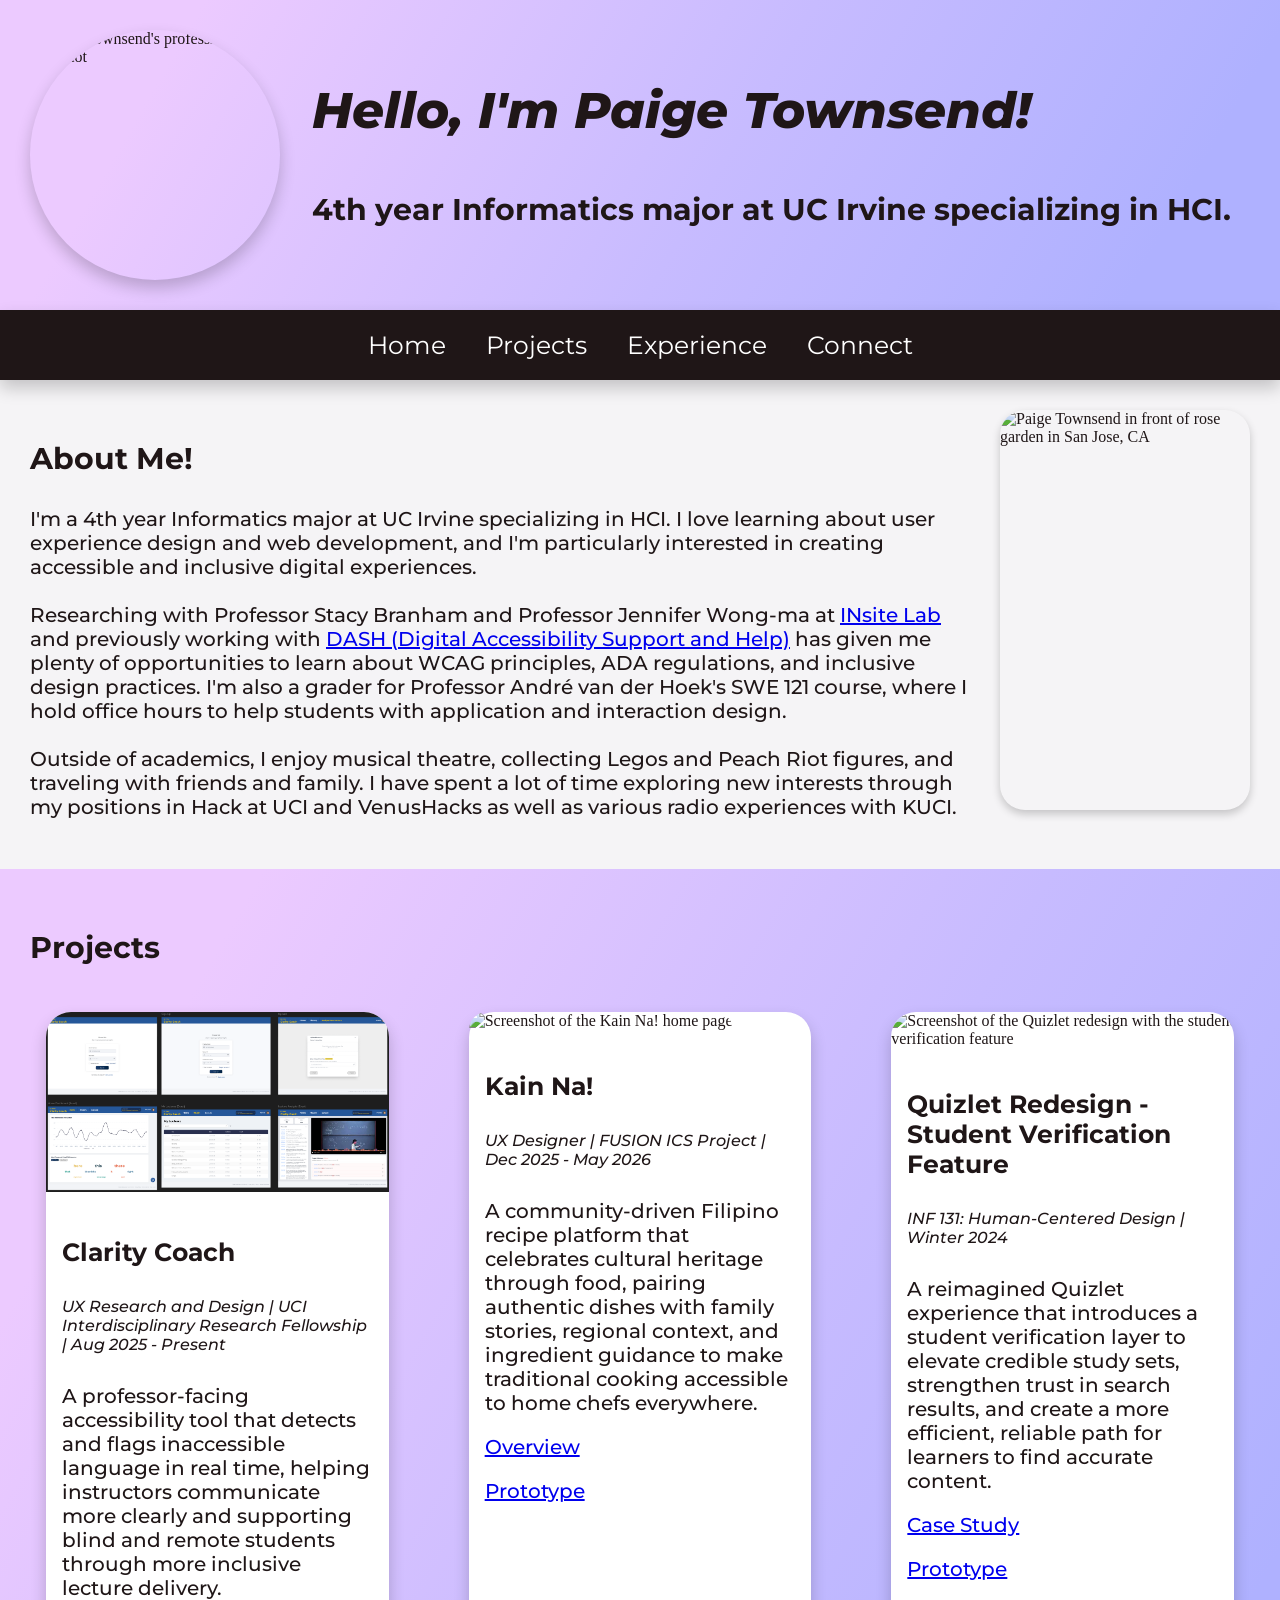
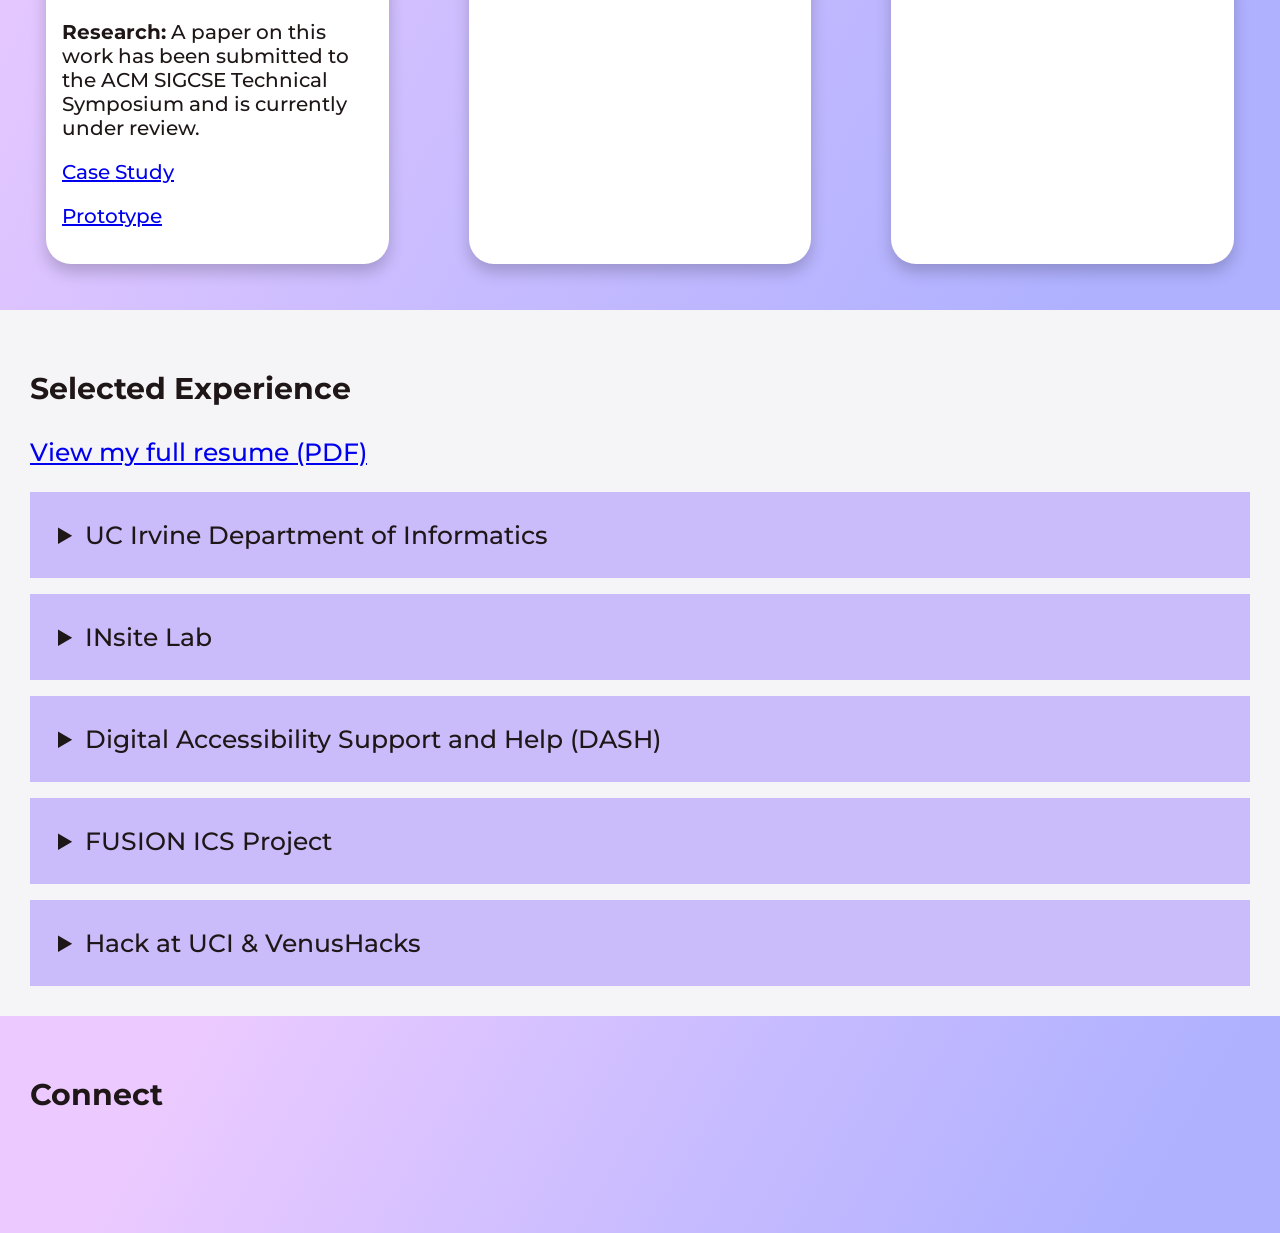
==== index.html @ e4da7f4f "removed break" ====
<!doctype html>
<html lang="en">

  <!--
  WRITTEN BY: Paige Townsend
  EMAIL: pmtownse@uci.edu
  -->

  <head>
    <meta charset="utf-8">
    <meta name="viewport" content="width=device-width, initial-scale=1">
    <meta name="author" content="Paige Townsend">
    <meta name="description" content="Paige Townsend's Portfolio: UX research and design, accessibility, and HCI at UC Irvine.">

    <!-- Open Graph tags for link previews (LinkedIn, Slack, etc.) -->
    <meta property="og:type" content="website">
    <meta property="og:title" content="Paige Townsend">
    <meta property="og:description" content="UX research and design, accessibility, and HCI at UC Irvine.">
    <meta property="og:url" content="https://paige-townsend.com">
    <meta property="og:image" content="https://paige-townsend.com/assets/headshot.jpg">

    <!-- Favicon: add a file at this path, then uncomment -->
    <!-- <link rel="icon" href="assets/favicon.png"> -->

    <link rel="stylesheet" href="main.css">
    <link rel="preconnect" href="https://fonts.googleapis.com">
    <link rel="preconnect" href="https://fonts.gstatic.com" crossorigin>
    <link href="https://fonts.googleapis.com/css2?family=Montserrat:wght@400;600;700;800&display=swap" rel="stylesheet">
    <title>Paige Townsend</title>

    <script src="https://kit.fontawesome.com/1f5b5975f9.js" crossorigin="anonymous"></script>

    <!-- Google tag (gtag.js) -->
    <script async src="https://www.googletagmanager.com/gtag/js?id=G-5ENTYJ0DEJ"></script>
    <script>
      window.dataLayer = window.dataLayer || [];
      function gtag(){dataLayer.push(arguments);}
      gtag('js', new Date());

      gtag('config', 'G-5ENTYJ0DEJ');
    </script>
  </head>

  <body>

    <!-- Skip link for keyboard and screen reader users -->
    <a href="#main" class="skip-link">Skip to main content</a>

    <!-- HEADER SECTION: Introduction with headshot and name -->
    <header class="content background" id="home">

      <!-- Professional headshot image with circular styling -->
      <img src="assets/headshot.jpg" alt="Paige Townsend's professional headshot" class="image image--circle">
      <div class="content-text">

        <!-- Introductory text content -->
        <h1 class="intro">Hello, I'm Paige Townsend!</h1>
        <p class="sub-intro">4th year Informatics major at UC Irvine specializing in HCI.</p>
      </div>
    </header>

    <!-- NAVIGATION BAR: Main site navigation with anchor links to different sections -->
    <nav aria-label="Main">
      <ul class="navbar">
        <li><a href="#home">Home</a></li>
        <li><a href="#projects">Projects</a></li>
        <li><a href="#experience">Experience</a></li>
        <li><a href="#connect">Connect</a></li>
      </ul>
    </nav>

    <main id="main">

    <!-- ABOUT ME SECTION: Personal background and interests -->
    <div class="content" id="about-me">
      <div class="content-text">
        <h2>About Me!</h2>

        <!-- Bio paragraph with academic focus -->
        <p>I'm a 4th year Informatics major at UC Irvine specializing in HCI.
        I love learning about user experience design and web development, and I'm particularly interested in creating accessible and inclusive digital experiences.<br>
        <br>Researching with Professor Stacy Branham and Professor Jennifer Wong-ma at <a href="https://www.insite.uci.edu/">INsite Lab</a>
        and previously working with <a href="https://www.dash.uci.edu/">DASH (Digital Accessibility Support and Help)</a>
        has given me plenty of opportunities to learn about WCAG principles, ADA regulations, and inclusive design practices. I'm also a grader for Professor Andr&eacute; van der Hoek's SWE 121 course, where I hold office hours to help students with application and interaction design.<br>
        <br>Outside of academics, I enjoy musical theatre, collecting Legos and Peach Riot figures, and traveling with friends and family. I have spent a lot of time
        exploring new interests through my positions in Hack at UCI and VenusHacks as well as various radio experiences with KUCI.</p>
        </div>

        <!-- Personal photo with rounded corners -->
        <img src="assets/me-in-sj.jpg" alt="Paige Townsend in front of rose garden in San Jose, CA" class="image image--rounded">
    </div>

    <!-- PROJECTS SECTION: Showcase of academic and hackathon projects -->
    <div class="content background" id="projects">
      <div class="content-header">
        <h2>Projects</h2>
        <div class="container">
          <div class="card-list">

          <!-- Card layout pattern adapted from W3Schools
          https://www.w3schools.com/howto/howto_css_cards.asp -->

            <!-- Clarity Coach -->
              <div class="card">
                <img src="assets/clarityCoach.png" alt="Screenshot of the Clarity Coach dashboard" class="card-image">
                <div class="container">
                  <p class="projects-title">Clarity Coach</p>
                  <p class="projects-position">UX Research and Design | UCI Interdisciplinary Research Fellowship | Aug 2025 - Present</p>
                  <p>A professor-facing accessibility tool that detects and flags inaccessible language in real time, helping instructors communicate more clearly and supporting blind and remote students through more inclusive lecture delivery.</p>
                  <p><strong>Research:</strong> A paper on this work has been submitted to the ACM SIGCSE Technical Symposium and is currently under review.</p>
                  <p><a href="https://www.figma.com/board/oqiO2zHHp0JpwL2ldKrJ5r/Deixis-Coach?node-id=0-1&amp;t=U59V9UWFrGVqXrkD-1" target="_blank" rel="noopener noreferrer" aria-label="Clarity Coach case study (opens in new tab)">Case Study</a></p>
                  <p><a href="https://www.figma.com/proto/F1HiDMlABXjYkNx8UR2jrg/Clarity-Coach?page-id=629%3A953&amp;node-id=669-2296&amp;viewport=55%2C402%2C0.33&amp;t=U3np640oD6qfCajJ-1&amp;scaling=min-zoom&amp;content-scaling=fixed" target="_blank" rel="noopener noreferrer" aria-label="Clarity Coach prototype (opens in new tab)">Prototype</a></p>
                </div>
              </div>

            <!-- Kain Na! -->
              <div class="card">
                <img src="assets/Kain_Na.png" alt="Screenshot of the Kain Na! home page" class="card-image">
                <div class="container">
                  <p class="projects-title">Kain Na!</p>
                  <p class="projects-position">UX Designer | FUSION ICS Project | Dec 2025 - May 2026</p>
                  <p>A community-driven Filipino recipe platform that celebrates cultural heritage through food, pairing authentic dishes with family stories, regional context, and ingredient guidance to make traditional cooking accessible to home chefs everywhere.</p>
                  <p><a href="https://www.figma.com/deck/w6DaH4wt4YkGxe5bf6QJYV/Kain-Na--Presentation?node-id=6-32&amp;viewport=-1799%2C-45%2C0.4&amp;t=5xOuUNlxIeRMLDrU-1&amp;scaling=min-zoom&amp;content-scaling=fixed&amp;page-id=0%3A1" target="_blank" rel="noopener noreferrer" aria-label="Kain Na! overview (opens in new tab)">Overview</a></p>
                  <p><a href="https://www.figma.com/proto/R93Pp2tPRmpJus8pnzFDrz/Kain-Na--Design-Files?node-id=709-1474&amp;viewport=231%2C592%2C0.02&amp;t=SmYgoCjK8ETeaWzK-1&amp;scaling=scale-down&amp;content-scaling=fixed&amp;starting-point-node-id=701%3A828&amp;page-id=6%3A21" target="_blank" rel="noopener noreferrer" aria-label="Kain Na! prototype (opens in new tab)">Prototype</a></p>
                </div>
              </div>

            <!-- Quizlet Redesign -->
              <div class="card">
                <img src="assets/quizlet-redesign.png" alt="Screenshot of the Quizlet redesign with the student verification feature" class="card-image">
                <div class="container">
                  <p class="projects-title">Quizlet Redesign - Student Verification Feature</p>
                  <p class="projects-position">INF 131: Human-Centered Design | Winter 2024</p>
                  <p>A reimagined Quizlet experience that introduces a student verification layer to elevate credible study sets, strengthen trust in search results, and create a more efficient, reliable path for learners to find accurate content.</p>
                  <p><a href="https://www.figma.com/deck/m8fT7vc6JiwUXCm7RD6CeD/Quizlet-Case-Study?node-id=0-20&amp;viewport=-79%2C-45%2C0.4&amp;t=eyAaJO1FFXydu7m2-1&amp;scaling=min-zoom&amp;content-scaling=fixed&amp;page-id=0%3A1" target="_blank" rel="noopener noreferrer" aria-label="Quizlet Redesign - Student Verification Feature case study (opens in new tab)">Case Study</a></p>
                  <p><a href="https://www.figma.com/proto/7g7rc0kI0gEINCjQ0iuztb/Quizlet-Interface-Design?node-id=46-266&amp;viewport=25%2C302%2C0.11&amp;t=IuMQKnRGBcJn4o1F-1&amp;scaling=min-zoom&amp;content-scaling=fixed&amp;starting-point-node-id=46%3A266&amp;page-id=1%3A3" target="_blank" rel="noopener noreferrer" aria-label="Quizlet Redesign - Student Verification Feature prototype (opens in new tab)">Prototype</a></p>
                </div>
              </div>

          </div>
        </div>
      </div>
    </div>

    <!-- EXPERIENCE SECTION: Selected experience (full history is in the resume) -->
    <div class="content" id="experience">
      <div class="content-header">
        <h2>Selected Experience</h2>

        <!-- Resume download link -->
        <p class="resume-link"><a href="assets/Paige Townsend - Resume.pdf">View my full resume (PDF)</a></p>
        <div class="experience">

          <!-- Experience 1 -->
          <div class="experience-row">
            <details class="details experience-text">
              <summary class="summary">
                UC Irvine Department of Informatics
              </summary>
              <div class="experience-open">
                <p class="experience-position">SWE 121 Grader | Sept 2026 - Present</p>
                <div class="experience-description">
                  <ul>
                    <li>Grade multi-week application design deliverables for 77 students, applying structured rubrics across homework, design studio projects, and exams</li>
                    <li>Collaborate weekly with the course TA and fellow readers to align grading rubrics and resolve scoring inconsistencies across design studio submissions</li>
                    <li>Hold office hours to support students on application and interaction design concepts, including structured decision-making frameworks (e.g., GACIOD matrices) and interactive system requirements</li>
                  </ul>
                </div>
                <img src="assets/ICS logo.jpg" alt="" class="image image--circle">
              </div>
            </details>
          </div>

          <!-- Experience 2 -->
          <div class="experience-row">
            <details class="details experience-text">
              <summary class="summary">
                INsite Lab
              </summary>
              <div class="experience-open">
                <p class="experience-position">UX Research and Design Intern | Interdisciplinary Research Fellow | Aug 2025 - Present</p>
                <div class="experience-description">
                  <ul>
                    <li>Design an interactive dashboard to reduce inaccessible language in lectures for blind and remote learners</li>
                    <li>Collaborate with a PhD student to translate ML-flagged deictic phrases into accessible visual feedback</li>
                    <li>Lead user research with professors to identify accessibility needs and create Figma wireframes and mockups</li>
                  </ul>
                </div>
                <img src="assets/insite_logo.png" alt="" class="image image--circle">
              </div>
            </details>
          </div>

          <!-- Experience 3 -->
          <div class="experience-row">
            <details class="details experience-text">
              <summary class="summary">
                Digital Accessibility Support and Help (DASH)
              </summary>
              <div class="experience-open">
                <p class="experience-position">Digital Accessibility Consultant &rarr; Supervisor &rarr; Project Manager | Sept 2025 - Sept 2026</p>
                <div class="experience-description">
                  <ul>
                    <li>Led and mentored a team of 10+ consultants, setting the standard for WCAG-aligned remediation across 42 courses and 44 faculty members</li>
                    <li>Coordinated 156 consultation sessions supporting 133 faculty members, scoping requests and prioritizing workload across the team</li>
                    <li>Supported faculty trainings on YuJa Panorama and accessibility workflows (assisting with Q&amp;A and hands-on practice) to improve adoption of inclusive teaching practices</li>
                  </ul>
                </div>
                <img src="assets/DASH-Logo.jpg" alt="" class="image image--circle">
              </div>
            </details>
          </div>

          <!-- Experience 4 -->
          <div class="experience-row">
            <details class="details experience-text">
              <summary class="summary">
                FUSION ICS Project
              </summary>
              <div class="experience-open">
                <p class="experience-position">UX Designer | Jan 2026 - May 2026</p>
                <div class="experience-description">
                  <ul>
                    <li>Conceptualized and pitched a website concept to a cross-functional team</li>
                    <li>Collaborated with 4 designers on user research and UI design to connect Filipino Americans to their heritage</li>
                    <li>Conducted user interviews to inform the design of a culturally focused cooking platform centered on family recipes</li>
                  </ul>
                </div>
                <img src="assets/fusionicsproject_logo.jpg" alt="" class="image image--circle">
              </div>
            </details>
          </div>

          <!-- Experience 5: Hack at UCI + VenusHacks combined -->
          <div class="experience-row">
            <details class="details experience-text">
              <summary class="summary">
                Hack at UCI &amp; VenusHacks
              </summary>
              <div class="experience-open">
                <p class="experience-position"><strong>Hack@UCI</strong> Corporate Co-Director | Nov 2023 - Present</p>
                <div class="experience-description">
                  <ul>
                    <li>Manage relations and communication with 80+ sponsors to fundraise $12,000+ for events with 400+ participants</li>
                    <li>Mentor 8+ new organizers and standardize sponsorship processes through documentation and outreach pipelines</li>
                  </ul>
                </div>
                <p class="experience-position"><strong>VenusHacks</strong> Co-President | July 2024 - July 2025</p>
                <div class="experience-description">
                  <ul>
                    <li>Directed an organizing team of 40+ students for UCI&rsquo;s only women-centric hackathon with 200+ participants annually</li>
                    <li>Oversaw a budget of $10,000+, including corporate fundraising, university allocations, and grant management</li>
                  </ul>
                </div>
                <div class="experience-logos">
                  <img src="assets/hack-at-uci-logo_black.png" alt="" class="image image--circle">
                  <img src="assets/logo_with_background.png" alt="" class="image image--circle">
                </div>
              </div>
            </details>
          </div>
        </div>
      </div>
    </div>

    </main>

    <!-- FOOTER: Contact information and social media links -->
    <footer class="content background" id="connect">
      <div class="content-header">
        <h2>Connect</h2>
        <div class="card-list-contact">
          <!-- EMAIL CONTACT CARD -->
          <div class="card-socials">
            <div class="container-socials">
              <a href="mailto:paigetownsend05@gmail.com" aria-label="Email Paige Townsend">
                <span class="fa-solid fa-envelope fa-2x social-icon" aria-hidden="true"></span>
              </a>
            </div>
          </div>
          <!-- LINKEDIN CONTACT CARD -->
          <div class="card-socials">
            <div class="container-socials">
              <a href="https://www.linkedin.com/in/ptownse/" aria-label="Paige Townsend LinkedIn profile">
                <span class="fa-brands fa-square-linkedin fa-2x social-icon" aria-hidden="true"></span>
              </a>
            </div>
          </div>
          <!-- SPOTIFY PLAYLIST CARD -->
          <div class="card-socials">
            <div class="container-socials">
              <iframe
                src="https://open.spotify.com/embed/playlist/17zr4IfxJlPg3DfzjhmuWJ?utm_source=generator&amp;theme=0"
                title="Paige's Spotify playlist"
                class="spotify-embed"
                allow="autoplay; clipboard-write; encrypted-media; fullscreen; picture-in-picture"
                loading="lazy">
              </iframe>
            </div>
          </div>
        </div>
      </div>
    </footer>
  </body>
</html>
---- main.css ----
/* ===== Primary Styles ===== */
.montserrat {
  font-family: "Montserrat", sans-serif;
  font-weight: 600;
}

body {
  margin: 0;
  padding: 0;
  background-color: #f5f4f6;
  color: #1f1617;
}

p {
  font-family: "Montserrat", sans-serif;
  font-weight: 500;
  font-size: 20px;
}

/* Shared style for intro text and h1 */
.intro, h1 {
  font-family: "Montserrat", sans-serif;
  font-weight: 800;
  font-size: 50px;
  font-style: italic;
  margin-top: 50px;
  margin-bottom: 50px;
}

/* Shared style for sub intro text and h2 */
.sub-intro, h2 {
  font-family: "Montserrat", sans-serif;
  font-weight: 700;
  font-size: 30px;
  margin-top: 30px;
  margin-bottom: 30px;
}

/* Project section subtitle */
.projects-title {
  font-family: "Montserrat", sans-serif;
  font-size: 25px;
  font-weight: 700;
}

/* Project position paragraph style */
.projects-position {
  font-family: "Montserrat", sans-serif;
  font-size: 16px;
  margin-top: 30px;
  margin-bottom: 30px;
  font-style: italic;
}

/* ===== Accessibility helpers ===== */
/* Skip link: hidden until it receives keyboard focus */
.skip-link {
  position: absolute;
  left: 0.5rem;
  top: -4rem;
  padding: 0.75rem 1rem;
  background: #1f1617;
  color: #ffffff;
  border-radius: 8px;
  z-index: 1000;
}

.skip-link:focus {
  top: 0.5rem;
}

/* Clear keyboard focus indicator */
a:focus-visible,
summary:focus-visible {
  outline: 3px solid rgb(112, 18, 199);
  outline-offset: 3px;
}

/* Smooth scrolling, off for users who prefer reduced motion */
@media (prefers-reduced-motion: no-preference) {
  html {
    scroll-behavior: smooth;
  }
}

/* ===== Image Styles ===== */
.image {
  width: 250px;
  height: 250px;
  object-fit: cover; /* Fill container */
  object-position: center;
  box-shadow : 0 8px 16px 0 rgba(0, 0, 0, 0.2);
}

/* Fully circular image for headshot and logos */
.image--circle {
  border-radius: 70%;
}

/* Rounded rectangle image for project screenshots */
.image--rounded {
  max-width: 350px;
  height: 400px;
  border-radius: 25px;
  box-shadow : 0 4px 8px 0 rgba(0, 0, 0, 0.2);
}

/* Project card screenshot (replaces inline style) */
.card-image {
  width: 100%;
  border-radius: 25px 25px 0 0;
}

/* Set up for the basic layout with margins and padding for throughout the page */
.content {
    display: grid;
    grid-template-columns: auto 1fr;
    align-items: start;
    gap: 32px;
    padding: 30px;
}

/* Same layout for the page with the gradient background to differentiate the sections */
.background{
  background-image: linear-gradient(120deg, #eccaff 14%, #c7bbff 56%, #afb1ff 89%);
}

/* ===== Navigation Bar ===== */
/* The sticky behavior lives on the <nav> wrapper, because a sticky element
   only stays stuck while inside its parent */
nav[aria-label="Main"] {
  position: sticky; /* Sticks to top on scroll */
  top: 0;
  z-index: 100;
}

ul.navbar {
    justify-content: center;
    display: flex;
    list-style-type: none;
    margin: 0;
    padding: 0;
    background-color: #1f1617;
    font-family: "Montserrat", sans-serif;
    font-weight: 400;
    font-size: 25px;
    box-shadow : 0 8px 16px 0 rgba(0, 0, 0, 0.2);
    max-width: 100%;
}

ul.navbar li a {
    display: block;
    color: white;
    gap: 40px;
    padding: 20px;
    text-decoration: none;
}

ul.navbar li a:hover {
    background-color: #f5f4f6;
    color: black;
    font-style: italic;
    box-shadow : 0 16px 20px 0 rgba(0, 0, 0, 0.5);
}

/* White focus ring so it shows up on the dark nav bar */
ul.navbar li a:focus-visible {
    outline: 3px solid #ffffff;
    outline-offset: -6px;
}

/* Single-column sections */
#connect, #projects, #experience {
  grid-template-columns: 1fr;
}

/* Prevents horizontal scroll issues */
#experience {
  overflow-x: hidden;
}

/* ===== Card Layouts ===== */
.card-list {
  display: grid;
  grid-template-columns: repeat(3, 1fr); /* 3-column card grid */
  justify-content: center;
  margin: 0 auto;
  width: fit-content;
  gap: 80px;
}

/* Project cards are wrapped in links (replaces inline style) */
.card-link {
  text-decoration: none;
  color: inherit;
}

/* Contact Card List*/
.card-list-contact {
  display: grid;
  grid-template-columns: 1fr 1fr 3fr; /* Longer 3rd column for spotify embed widget */
  gap: 40px;
  margin-top: 8px;
}

/* Card styling (adapted from W3Schools) */
.card {
  background-color: white;
  box-shadow : 0 8px 16px 0 rgba(0, 0, 0, 0.2);
  transition : 0.3s;
  border-radius: 25px;
}

.card-socials {
  display: flex;
  align-items: center;
  justify-content: center;
  width: 100%;
  height: 60px;
  border-radius: 25px;
}

.card:hover {
  box-shadow: 0 16px 20px 0 rgba(0, 0, 0, 0.5);
}

.container {
  padding : 16px;
}

.container-socials {
  display: flex;
  align-items: center;
  justify-content: center;
  width: 80%;
  height: 60px;
  margin-top: 12px;
}

.social-icon {
  color: #1f1617;
}

.spotify-embed {
  width: 100%;
  height: 100%;
  border: 0;
  border-radius: 25px;
}

/* Resume link (replaces inline style) */
.resume-link {
  color: rgb(112, 18, 199);
  font-size: 25px;
}

/* ===== Collapsible Sections (adapted from Jordan Finners) ===== */
/* Only the summary bar is unselectable, so opened text can still be copied */
summary {
  user-select: none;
}

summary {
  gap: 8px;
  background-color: #cabbfa;
  font-size: 25px;
  width: 100%;
  box-sizing: border-box;
  padding: 28px;
  margin-bottom: 0;
  margin-top: 16px;
}

.summary p {
  font-family: "Montserrat", sans-serif;
  font-weight: 400;
  font-size: 25px;
  font-style: italic;
}

.summary:hover{
  background-color: #bfacfb;
  cursor: pointer;
}

details[open] .experience-open {
  display: grid;
  grid-template-columns: 3fr 1fr; /* Text | Image */
  column-gap: 60px;
}

/* Centers a single logo vertically and horizontally */
details[open] .experience-open > img {
  justify-self: center;
  text-align: center;
}

/* Two logos (combined Hack at UCI and VenusHacks entry), stacked beside the text */
.experience-logos {
  grid-column: 2;
  grid-row: 2 / span 2;
  display: flex;
  flex-direction: column;
  align-items: center;
  gap: 24px;
}

.experience-logos .image {
  width: 160px;
  height: 160px;
}

.experience-position {
  grid-column: 1;
  margin-bottom: 8px;
  margin-left: 10px;
  font-size: 32px;
}

.experience-description {
  grid-column: 1;
  font-size: 25px;
}

.experience-text {
  font-family: "Montserrat", sans-serif;
  font-weight: 500;
  font-size: 18px;
}

.experience-open {
  display: none; /* Hidden until <details> is opened */
}

/* ===== Tablet ===== */
@media (max-width: 1100px) {
  .card-list {
    grid-template-columns: repeat(2, 1fr);
    gap: 40px;
  }
}

/* ===== Mobile ===== */
@media (max-width: 800px) {
  .content {
    grid-template-columns: 1fr;
    padding: 20px;
  }

  /* Center the headshot and About photo when stacked */
  .content > .image {
    justify-self: center;
  }

  .image--rounded {
    max-width: 100%;
    height: auto;
  }

  .intro, h1 {
    font-size: 34px;
    margin-top: 24px;
    margin-bottom: 24px;
  }

  .sub-intro, h2 {
    font-size: 24px;
  }

  p {
    font-size: 18px;
  }

  ul.navbar {
    flex-wrap: wrap;
    font-size: 18px;
  }

  ul.navbar li a {
    padding: 12px 14px;
  }

  .card-list {
    grid-template-columns: 1fr;
    width: 100%;
    gap: 32px;
  }

  .card {
    max-height: none;
  }

  .card-list-contact {
    grid-template-columns: 1fr 1fr;
    gap: 24px;
  }

  /* Spotify embed gets its own full-width row */
  .card-list-contact .card-socials:last-child {
    grid-column: 1 / -1;
  }

  summary {
    font-size: 20px;
    padding: 18px;
  }

  details[open] .experience-open {
    grid-template-columns: 1fr;
  }

  .experience-position {
    font-size: 22px;
  }

  .experience-description {
    font-size: 18px;
  }

  /* Logos drop below the text on small screens */
  details[open] .experience-open > img {
    grid-column: 1;
    width: 160px;
    height: 160px;
    margin-top: 16px;
  }

  .experience-logos {
    grid-column: 1;
    grid-row: auto;
    flex-direction: row;
    justify-content: center;
    margin-top: 16px;
  }
  
}
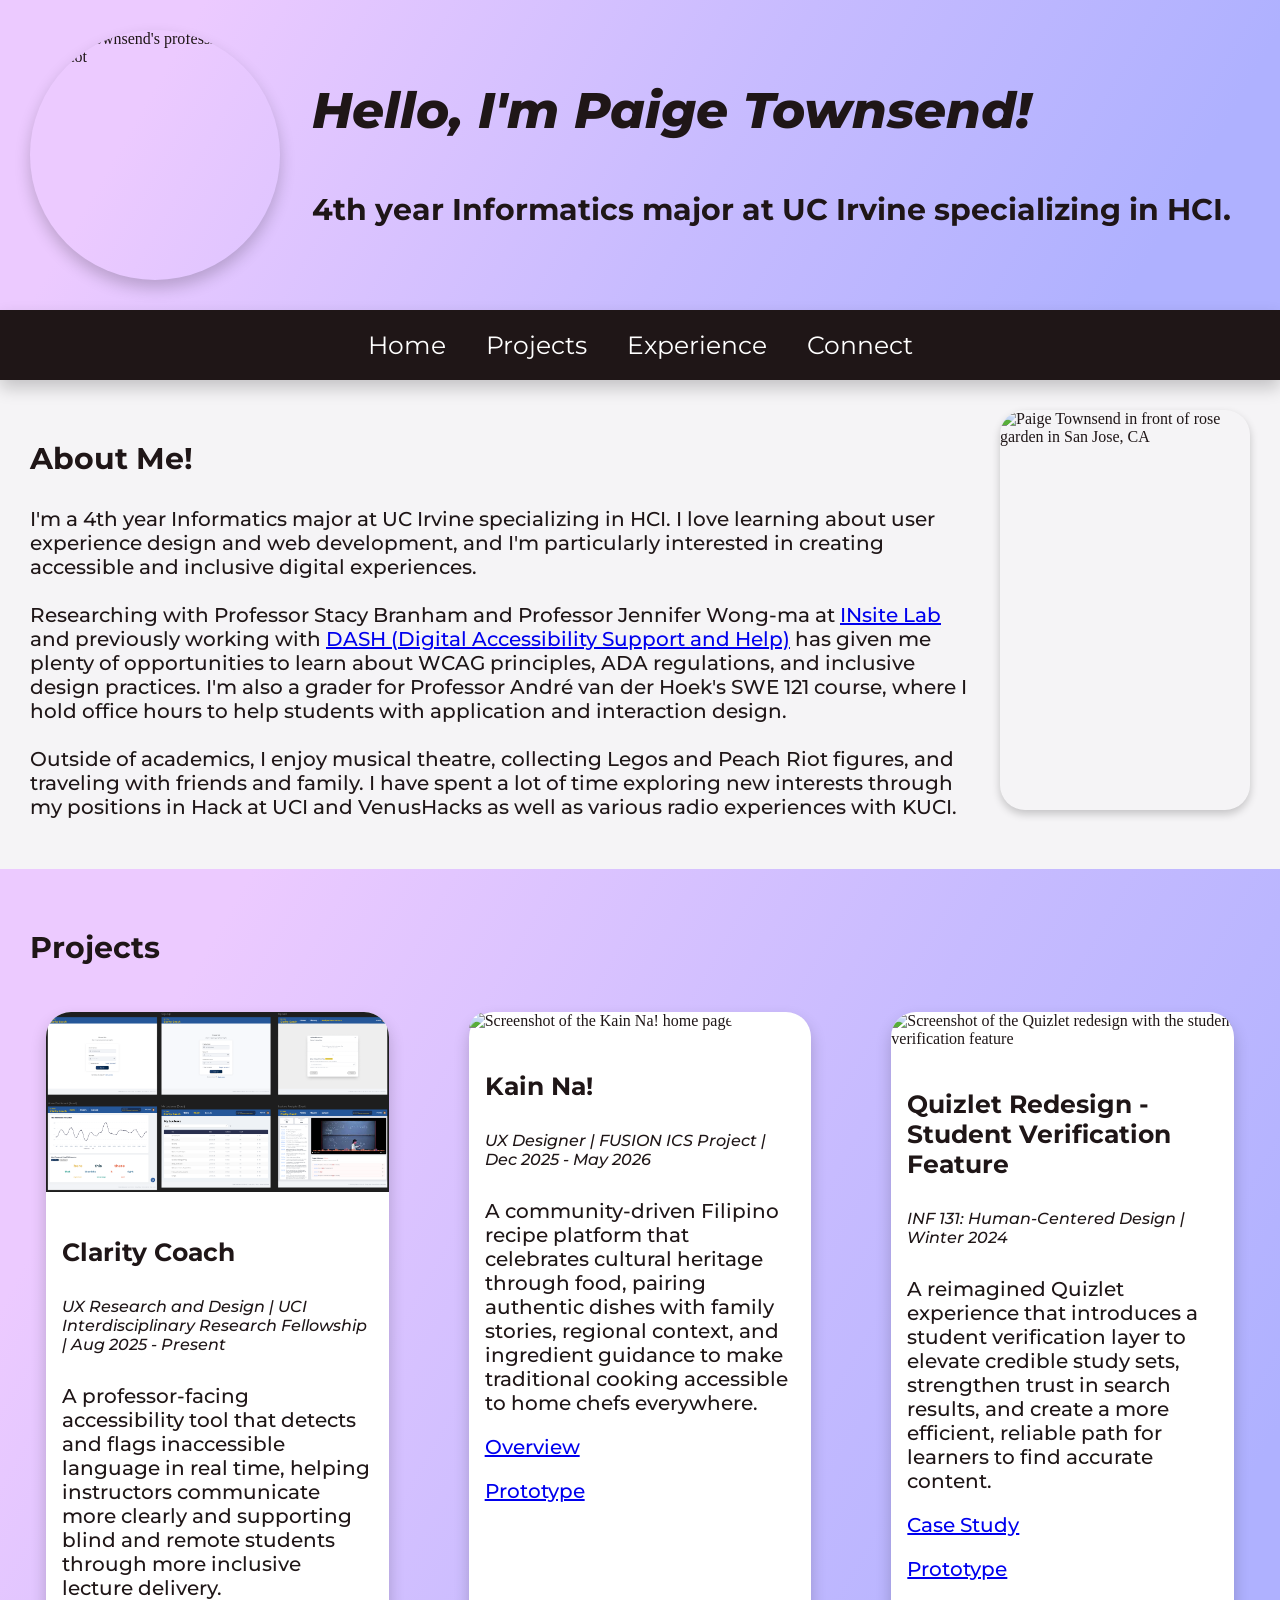
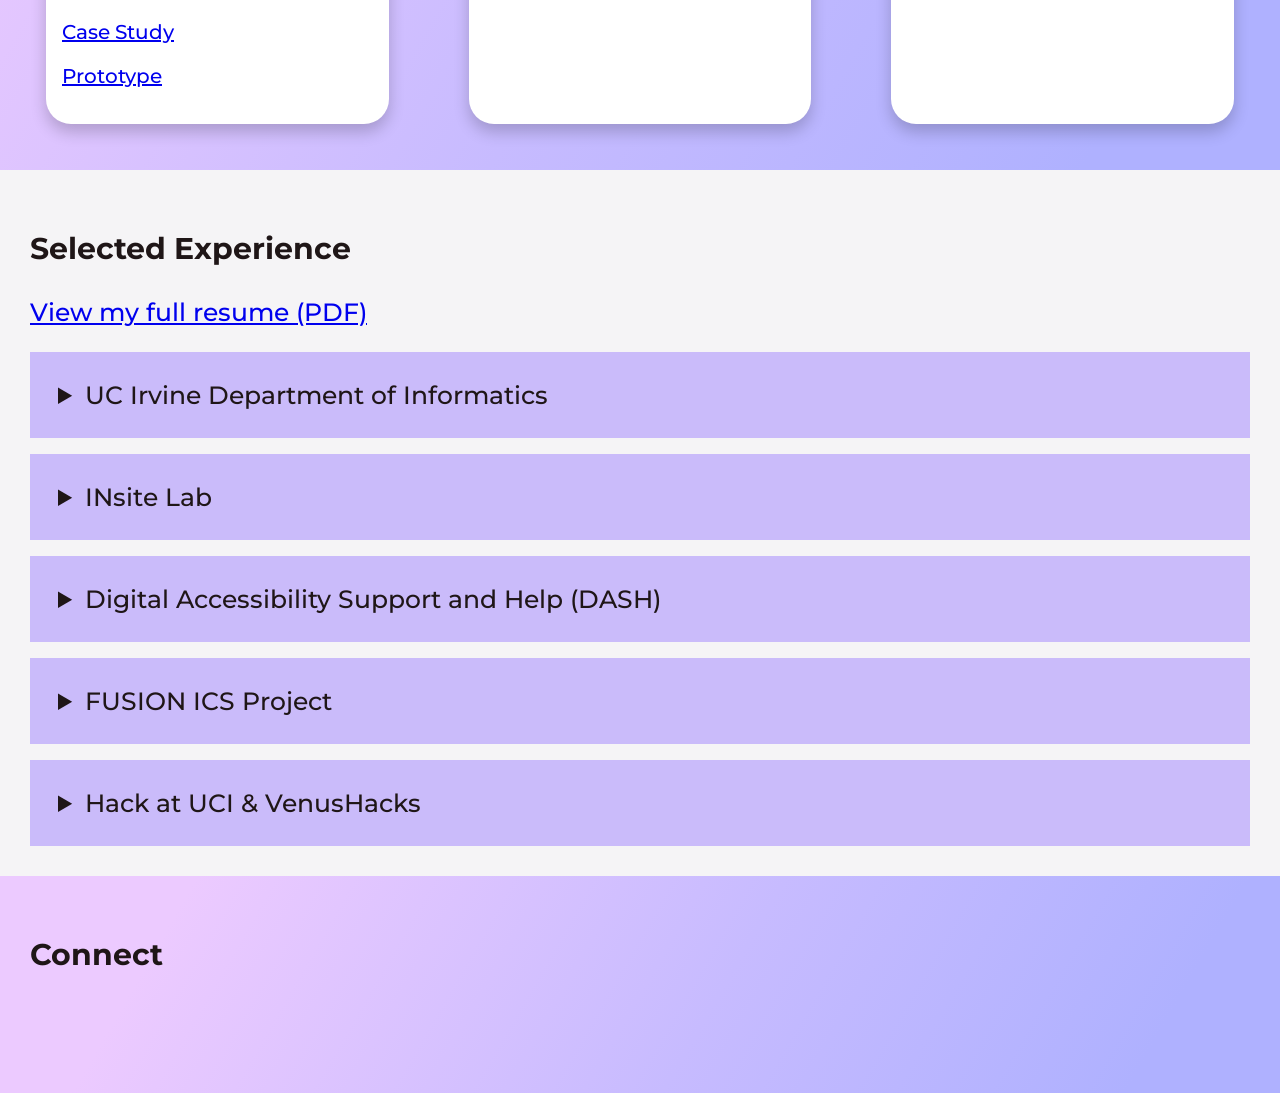
==== commit 477b8c94: "removed paper" ====
--- a/index.html
+++ b/index.html
@@ -107,7 +107,6 @@
                   <p class="projects-title">Clarity Coach</p>
                   <p class="projects-position">UX Research and Design | UCI Interdisciplinary Research Fellowship | Aug 2025 - Present</p>
                   <p>A professor-facing accessibility tool that detects and flags inaccessible language in real time, helping instructors communicate more clearly and supporting blind and remote students through more inclusive lecture delivery.</p>
-                  <p><strong>Research:</strong> A paper on this work has been submitted to the ACM SIGCSE Technical Symposium and is currently under review.</p>
                   <p><a href="https://www.figma.com/board/oqiO2zHHp0JpwL2ldKrJ5r/Deixis-Coach?node-id=0-1&amp;t=U59V9UWFrGVqXrkD-1" target="_blank" rel="noopener noreferrer" aria-label="Clarity Coach case study (opens in new tab)">Case Study</a></p>
                   <p><a href="https://www.figma.com/proto/F1HiDMlABXjYkNx8UR2jrg/Clarity-Coach?page-id=629%3A953&amp;node-id=669-2296&amp;viewport=55%2C402%2C0.33&amp;t=U3np640oD6qfCajJ-1&amp;scaling=min-zoom&amp;content-scaling=fixed" target="_blank" rel="noopener noreferrer" aria-label="Clarity Coach prototype (opens in new tab)">Prototype</a></p>
                 </div>
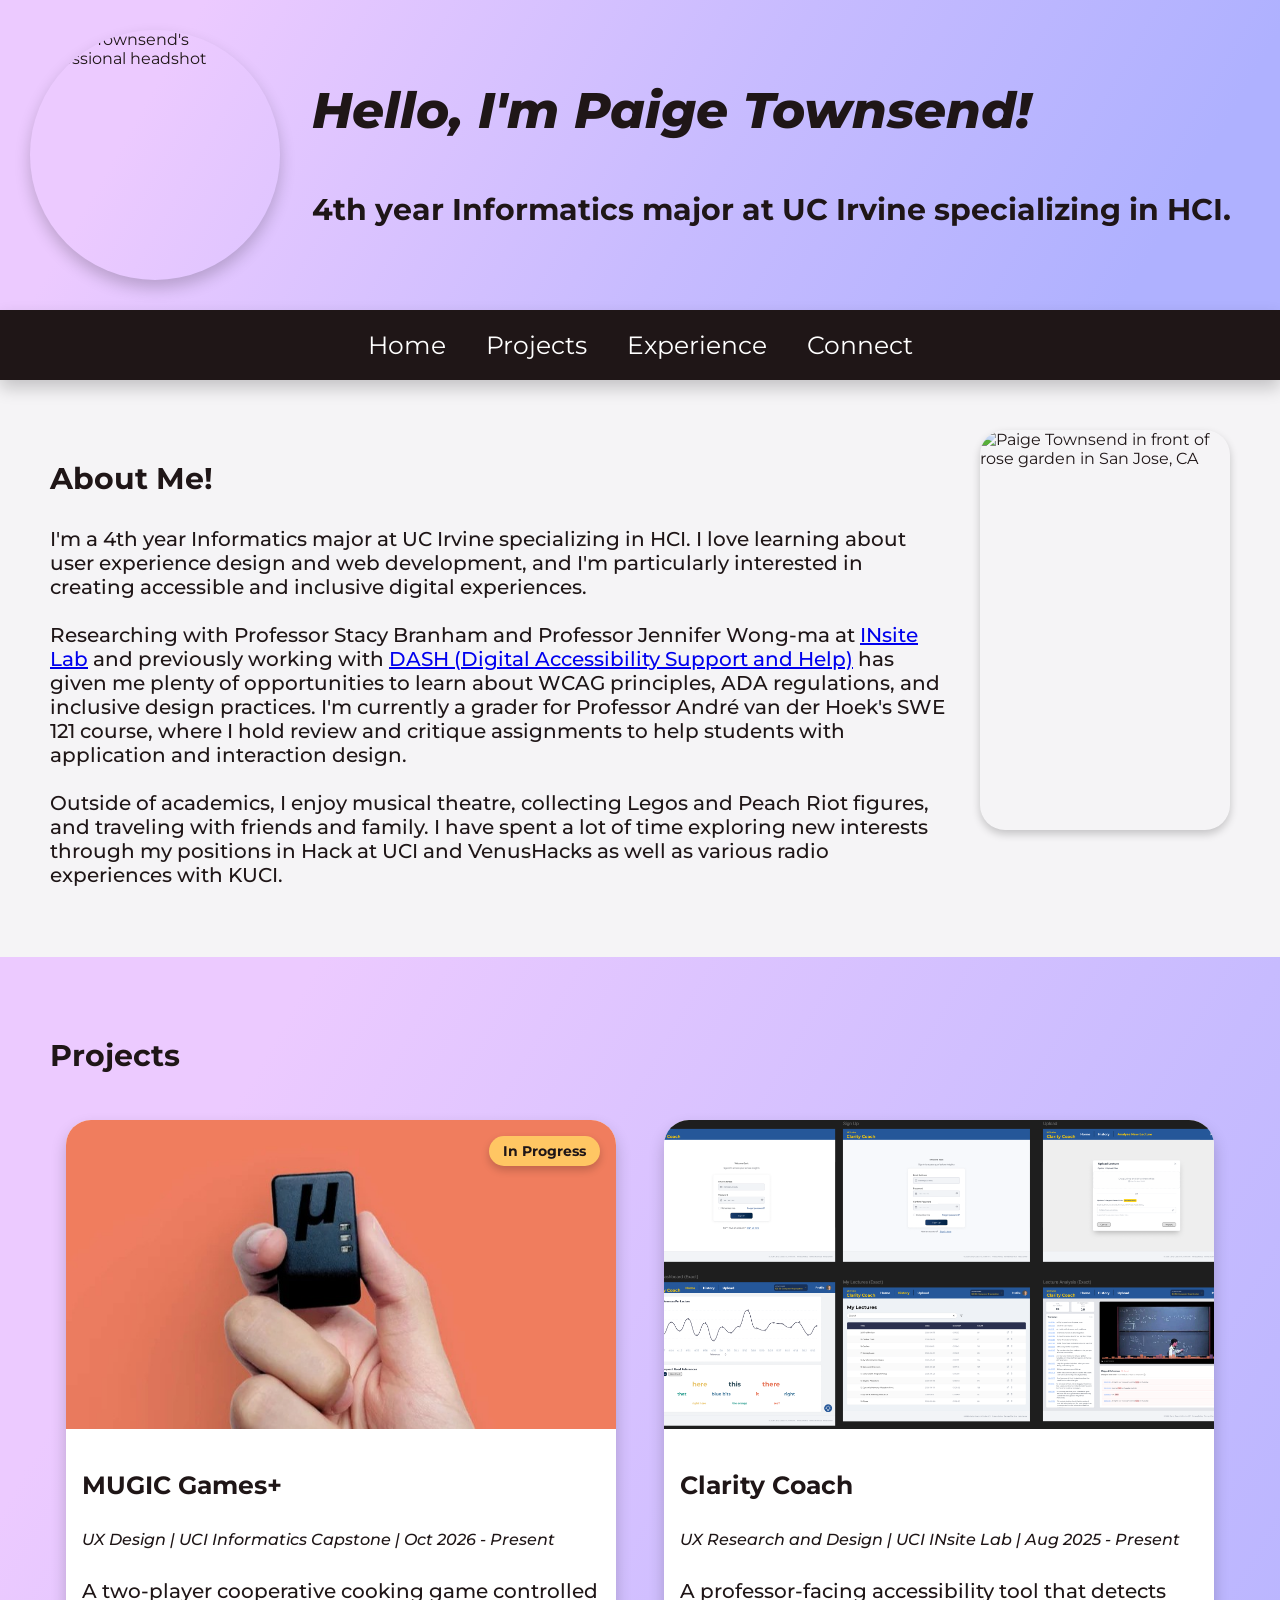
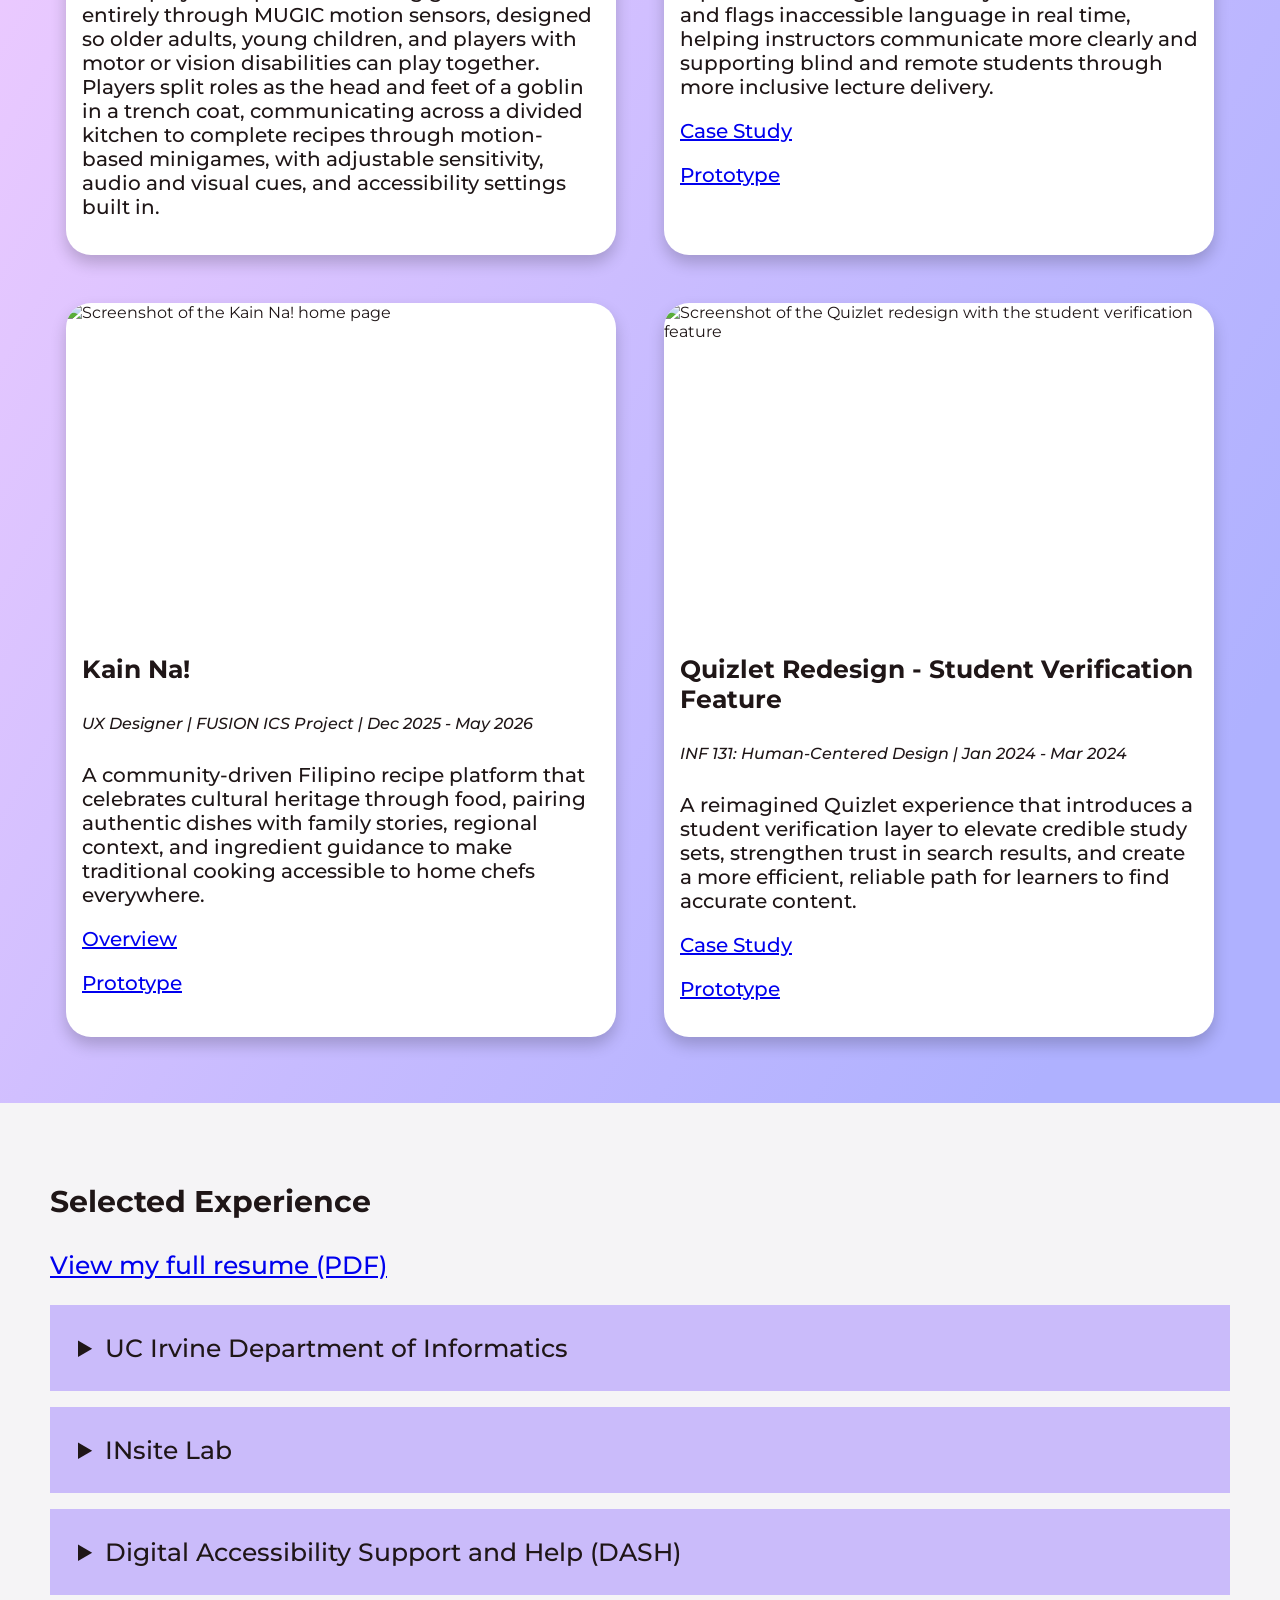
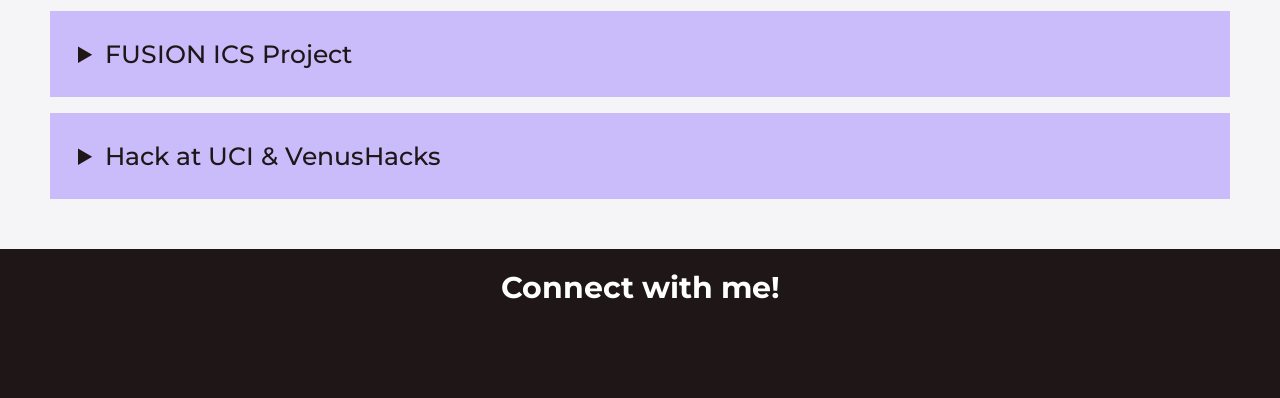
==== commit e694e5c8: "Created base template for case study work, added MUGIC Games+, adjusted existing project card layout" ====
--- a/index.html
+++ b/index.html
@@ -3,7 +3,7 @@
 
   <!--
   WRITTEN BY: Paige Townsend
-  EMAIL: pmtownse@uci.edu
+  EMAIL: paigetownsend05@gmail.com
   -->
 
   <head>
@@ -19,9 +19,6 @@
     <meta property="og:url" content="https://paige-townsend.com">
     <meta property="og:image" content="https://paige-townsend.com/assets/headshot.jpg">
 
-    <!-- Favicon: add a file at this path, then uncomment -->
-    <!-- <link rel="icon" href="assets/favicon.png"> -->
-
     <link rel="stylesheet" href="main.css">
     <link rel="preconnect" href="https://fonts.googleapis.com">
     <link rel="preconnect" href="https://fonts.gstatic.com" crossorigin>
@@ -29,23 +26,9 @@
     <title>Paige Townsend</title>
 
     <script src="https://kit.fontawesome.com/1f5b5975f9.js" crossorigin="anonymous"></script>
-
-    <!-- Google tag (gtag.js) -->
-    <script async src="https://www.googletagmanager.com/gtag/js?id=G-5ENTYJ0DEJ"></script>
-    <script>
-      window.dataLayer = window.dataLayer || [];
-      function gtag(){dataLayer.push(arguments);}
-      gtag('js', new Date());
-
-      gtag('config', 'G-5ENTYJ0DEJ');
-    </script>
   </head>
 
-  <body>
-
-    <!-- Skip link for keyboard and screen reader users -->
-    <a href="#main" class="skip-link">Skip to main content</a>
-
+  <body>    
     <!-- HEADER SECTION: Introduction with headshot and name -->
     <header class="content background" id="home">
 
@@ -81,7 +64,7 @@
         I love learning about user experience design and web development, and I'm particularly interested in creating accessible and inclusive digital experiences.<br>
         <br>Researching with Professor Stacy Branham and Professor Jennifer Wong-ma at <a href="https://www.insite.uci.edu/">INsite Lab</a>
         and previously working with <a href="https://www.dash.uci.edu/">DASH (Digital Accessibility Support and Help)</a>
-        has given me plenty of opportunities to learn about WCAG principles, ADA regulations, and inclusive design practices. I'm also a grader for Professor Andr&eacute; van der Hoek's SWE 121 course, where I hold office hours to help students with application and interaction design.<br>
+        has given me plenty of opportunities to learn about WCAG principles, ADA regulations, and inclusive design practices. I'm currently a grader for Professor Andr&eacute; van der Hoek's SWE 121 course, where I hold review and critique assignments to help students with application and interaction design.<br>
         <br>Outside of academics, I enjoy musical theatre, collecting Legos and Peach Riot figures, and traveling with friends and family. I have spent a lot of time
         exploring new interests through my positions in Hack at UCI and VenusHacks as well as various radio experiences with KUCI.</p>
         </div>
@@ -99,42 +82,57 @@
 
           <!-- Card layout pattern adapted from W3Schools
           https://www.w3schools.com/howto/howto_css_cards.asp -->
+            <!-- MUGIC Games+ -->
+            <div class="card card-in-progress">
+              <span class="card-badge">In Progress</span>
+              <img src="assets/mugic-product-header.jpg" alt="MUGIC Motion Picture" class="card-image">
+              <div class="container">
+                <p class="projects-title">MUGIC Games+</p>
+                <p class="projects-position">UX Design | UCI Informatics Capstone | Oct 2026 - Present</p>
+                <p>A two-player cooperative cooking game controlled entirely through MUGIC motion sensors, designed so older adults, young children, and players with motor or vision disabilities can play together. Players split roles as the head and feet of a goblin in a trench coat, communicating across a divided kitchen to complete recipes through motion-based minigames, with adjustable sensitivity, audio and visual cues, and accessibility settings built in.</p>
+              </div>
+            </div>
 
             <!-- Clarity Coach -->
-              <div class="card">
-                <img src="assets/clarityCoach.png" alt="Screenshot of the Clarity Coach dashboard" class="card-image">
-                <div class="container">
-                  <p class="projects-title">Clarity Coach</p>
-                  <p class="projects-position">UX Research and Design | UCI Interdisciplinary Research Fellowship | Aug 2025 - Present</p>
-                  <p>A professor-facing accessibility tool that detects and flags inaccessible language in real time, helping instructors communicate more clearly and supporting blind and remote students through more inclusive lecture delivery.</p>
-                  <p><a href="https://www.figma.com/board/oqiO2zHHp0JpwL2ldKrJ5r/Deixis-Coach?node-id=0-1&amp;t=U59V9UWFrGVqXrkD-1" target="_blank" rel="noopener noreferrer" aria-label="Clarity Coach case study (opens in new tab)">Case Study</a></p>
-                  <p><a href="https://www.figma.com/proto/F1HiDMlABXjYkNx8UR2jrg/Clarity-Coach?page-id=629%3A953&amp;node-id=669-2296&amp;viewport=55%2C402%2C0.33&amp;t=U3np640oD6qfCajJ-1&amp;scaling=min-zoom&amp;content-scaling=fixed" target="_blank" rel="noopener noreferrer" aria-label="Clarity Coach prototype (opens in new tab)">Prototype</a></p>
-                </div>
-              </div>
+            <!-- <a href="projects/clarity-coach.html" class="card card-link" aria-labelledby="clarity-title"> -->
+            <div class="card">
+              <img src="assets/clarityCoach.png" alt="Screenshot of the Clarity Coach dashboard" class="card-image">
+              <div class="container">
+                <p class="projects-title">Clarity Coach</p>
+                <p class="projects-position">UX Research and Design | UCI INsite Lab | Aug 2025 - Present</p>
+                <p>A professor-facing accessibility tool that detects and flags inaccessible language in real time, helping instructors communicate more clearly and supporting blind and remote students through more inclusive lecture delivery.</p>
+                <p><a href="https://www.figma.com/board/oqiO2zHHp0JpwL2ldKrJ5r/Deixis-Coach?node-id=0-1&amp;t=U59V9UWFrGVqXrkD-1" target="_blank" rel="noopener noreferrer" aria-label="Clarity Coach case study (opens in new tab)">Case Study</a></p>
+                <p><a href="https://www.figma.com/proto/F1HiDMlABXjYkNx8UR2jrg/Clarity-Coach?page-id=629%3A953&amp;node-id=669-2296&amp;viewport=55%2C402%2C0.33&amp;t=U3np640oD6qfCajJ-1&amp;scaling=min-zoom&amp;content-scaling=fixed" target="_blank" rel="noopener noreferrer" aria-label="Clarity Coach prototype (opens in new tab)">Prototype</a></p>
+              </div>
+            </div>
 
             <!-- Kain Na! -->
-              <div class="card">
-                <img src="assets/Kain_Na.png" alt="Screenshot of the Kain Na! home page" class="card-image">
-                <div class="container">
-                  <p class="projects-title">Kain Na!</p>
-                  <p class="projects-position">UX Designer | FUSION ICS Project | Dec 2025 - May 2026</p>
-                  <p>A community-driven Filipino recipe platform that celebrates cultural heritage through food, pairing authentic dishes with family stories, regional context, and ingredient guidance to make traditional cooking accessible to home chefs everywhere.</p>
-                  <p><a href="https://www.figma.com/deck/w6DaH4wt4YkGxe5bf6QJYV/Kain-Na--Presentation?node-id=6-32&amp;viewport=-1799%2C-45%2C0.4&amp;t=5xOuUNlxIeRMLDrU-1&amp;scaling=min-zoom&amp;content-scaling=fixed&amp;page-id=0%3A1" target="_blank" rel="noopener noreferrer" aria-label="Kain Na! overview (opens in new tab)">Overview</a></p>
-                  <p><a href="https://www.figma.com/proto/R93Pp2tPRmpJus8pnzFDrz/Kain-Na--Design-Files?node-id=709-1474&amp;viewport=231%2C592%2C0.02&amp;t=SmYgoCjK8ETeaWzK-1&amp;scaling=scale-down&amp;content-scaling=fixed&amp;starting-point-node-id=701%3A828&amp;page-id=6%3A21" target="_blank" rel="noopener noreferrer" aria-label="Kain Na! prototype (opens in new tab)">Prototype</a></p>
-                </div>
-              </div>
-
-            <!-- Quizlet Redesign -->
+            <!-- <a href="projects/kain-na.html" class="card card-link" aria-labelledby="kain-na-title"> -->
+            <div class="card">
+              <img src="assets/Kain_Na.png" alt="Screenshot of the Kain Na! home page" class="card-image">
+              <div class="container">
+                <p class="projects-title">Kain Na!</p>
+                <p class="projects-position">UX Designer | FUSION ICS Project | Dec 2025 - May 2026</p>
+                <p>A community-driven Filipino recipe platform that celebrates cultural heritage through food, pairing authentic dishes with family stories, regional context, and ingredient guidance to make traditional cooking accessible to home chefs everywhere.</p>
+                <p><a href="https://www.figma.com/deck/w6DaH4wt4YkGxe5bf6QJYV/Kain-Na--Presentation?node-id=6-32&amp;viewport=-1799%2C-45%2C0.4&amp;t=5xOuUNlxIeRMLDrU-1&amp;scaling=min-zoom&amp;content-scaling=fixed&amp;page-id=0%3A1" target="_blank" rel="noopener noreferrer" aria-label="Kain Na! overview (opens in new tab)">Overview</a></p>
+                <p><a href="https://www.figma.com/proto/R93Pp2tPRmpJus8pnzFDrz/Kain-Na--Design-Files?node-id=709-1474&amp;viewport=231%2C592%2C0.02&amp;t=SmYgoCjK8ETeaWzK-1&amp;scaling=scale-down&amp;content-scaling=fixed&amp;starting-point-node-id=701%3A828&amp;page-id=6%3A21" target="_blank" rel="noopener noreferrer" aria-label="Kain Na! prototype (opens in new tab)">Prototype</a></p>
+              </div>
+            <!-- </a> -->
+            </div>
+
+              <!-- Quizlet Redesign -->
+              <!-- <a href="projects/quizlet-redesign.html" class="card card-link" aria-labelledby="quizlet-redesign-title"> -->
               <div class="card">
                 <img src="assets/quizlet-redesign.png" alt="Screenshot of the Quizlet redesign with the student verification feature" class="card-image">
                 <div class="container">
                   <p class="projects-title">Quizlet Redesign - Student Verification Feature</p>
-                  <p class="projects-position">INF 131: Human-Centered Design | Winter 2024</p>
+                  <p class="projects-position">INF 131: Human-Centered Design | Jan 2024 - Mar 2024</p>
                   <p>A reimagined Quizlet experience that introduces a student verification layer to elevate credible study sets, strengthen trust in search results, and create a more efficient, reliable path for learners to find accurate content.</p>
                   <p><a href="https://www.figma.com/deck/m8fT7vc6JiwUXCm7RD6CeD/Quizlet-Case-Study?node-id=0-20&amp;viewport=-79%2C-45%2C0.4&amp;t=eyAaJO1FFXydu7m2-1&amp;scaling=min-zoom&amp;content-scaling=fixed&amp;page-id=0%3A1" target="_blank" rel="noopener noreferrer" aria-label="Quizlet Redesign - Student Verification Feature case study (opens in new tab)">Case Study</a></p>
                   <p><a href="https://www.figma.com/proto/7g7rc0kI0gEINCjQ0iuztb/Quizlet-Interface-Design?node-id=46-266&amp;viewport=25%2C302%2C0.11&amp;t=IuMQKnRGBcJn4o1F-1&amp;scaling=min-zoom&amp;content-scaling=fixed&amp;starting-point-node-id=46%3A266&amp;page-id=1%3A3" target="_blank" rel="noopener noreferrer" aria-label="Quizlet Redesign - Student Verification Feature prototype (opens in new tab)">Prototype</a></p>
                 </div>
               </div>
+              <!-- </a> -->
 
           </div>
         </div>
@@ -160,9 +158,8 @@
                 <p class="experience-position">SWE 121 Grader | Sept 2026 - Present</p>
                 <div class="experience-description">
                   <ul>
-                    <li>Grade multi-week application design deliverables for 77 students, applying structured rubrics across homework, design studio projects, and exams</li>
-                    <li>Collaborate weekly with the course TA and fellow readers to align grading rubrics and resolve scoring inconsistencies across design studio submissions</li>
-                    <li>Hold office hours to support students on application and interaction design concepts, including structured decision-making frameworks (e.g., GACIOD matrices) and interactive system requirements</li>
+                    <li>Grade multi-week application design deliverables for 81 students, applying structured rubrics across homework, design studio projects, and exams</li>
+                    <li>Collaborate in weekly meetings with the course TA and fellow readers to align grading rubrics and resolve scoring inconsistencies across design studio submissions</li>
                   </ul>
                 </div>
                 <img src="assets/ICS logo.jpg" alt="" class="image image--circle">
@@ -265,9 +262,9 @@
     </main>
 
     <!-- FOOTER: Contact information and social media links -->
-    <footer class="content background" id="connect">
-      <div class="content-header">
-        <h2>Connect</h2>
+    <footer class="content" id="connect">
+      <div>
+        <h2 style="color: #ffffff;">Connect with me!</h2>
         <div class="card-list-contact">
           <!-- EMAIL CONTACT CARD -->
           <div class="card-socials">
@@ -285,18 +282,6 @@
               </a>
             </div>
           </div>
-          <!-- SPOTIFY PLAYLIST CARD -->
-          <div class="card-socials">
-            <div class="container-socials">
-              <iframe
-                src="https://open.spotify.com/embed/playlist/17zr4IfxJlPg3DfzjhmuWJ?utm_source=generator&amp;theme=0"
-                title="Paige's Spotify playlist"
-                class="spotify-embed"
-                allow="autoplay; clipboard-write; encrypted-media; fullscreen; picture-in-picture"
-                loading="lazy">
-              </iframe>
-            </div>
-          </div>
         </div>
       </div>
     </footer>
--- a/main.css
+++ b/main.css
@@ -1,25 +1,70 @@
-/* ===== Primary Styles ===== */
-.montserrat {
-  font-family: "Montserrat", sans-serif;
-  font-weight: 600;
-}
-
+/* ==========================================================================
+   Paige Townsend, Portfolio Stylesheet
+
+   Contents
+   1. Design tokens (CSS variables)
+   2. Base and typography
+   3. Accessibility helpers
+   4. Layout
+   5. Images
+   6. Navigation bar
+   7. Project cards
+   8. Experience (collapsible sections)
+   9. Footer
+   10. Responsive: tablet
+   11. Responsive: mobile
+   ========================================================================== */
+
+
+/* ==========================================================================
+   1. Design tokens
+   ========================================================================== */
+:root {
+  /* Colors */
+  --color-dark: #1f1617;
+  --color-light: #f5f4f6;
+  --color-white: #ffffff;
+  --color-accent: rgb(112, 18, 199);
+  --color-summary: #cabbfa;
+  --color-summary-hover: #bfacfb;
+  --gradient-brand: linear-gradient(120deg, #eccaff 14%, #c7bbff 56%, #afb1ff 89%);
+                        
+  /* Typography */
+  --font-main: "Montserrat", sans-serif;
+
+  /* Shadows */
+  --shadow-sm: 0 4px 8px 0 rgba(0, 0, 0, 0.2);
+  --shadow-md: 0 8px 16px 0 rgba(0, 0, 0, 0.2);
+  --shadow-lg: 0 16px 20px 0 rgba(0, 0, 0, 0.5);
+}
+
+
+/* ==========================================================================
+   2. Base and typography
+   ========================================================================== */
 body {
   margin: 0;
   padding: 0;
-  background-color: #f5f4f6;
-  color: #1f1617;
+  font-family: var(--font-main);
+  background-color: var(--color-light);
+  color: var(--color-dark);
+}
+
+/* Match the case study pages' padding; the header sits outside <main>, so it keeps .content's padding */
+main .content {
+  padding: 50px;
 }
 
 p {
-  font-family: "Montserrat", sans-serif;
+  font-family: var(--font-main);
   font-weight: 500;
   font-size: 20px;
 }
 
-/* Shared style for intro text and h1 */
-.intro, h1 {
-  font-family: "Montserrat", sans-serif;
+/* Page title (h1) and intro text */
+.intro,
+h1 {
+  font-family: var(--font-main);
   font-weight: 800;
   font-size: 50px;
   font-style: italic;
@@ -27,40 +72,35 @@
   margin-bottom: 50px;
 }
 
-/* Shared style for sub intro text and h2 */
-.sub-intro, h2 {
-  font-family: "Montserrat", sans-serif;
+/* Section headings (h2) and sub-intro text */
+.sub-intro,
+h2 {
+  font-family: var(--font-main);
   font-weight: 700;
   font-size: 30px;
   margin-top: 30px;
   margin-bottom: 30px;
 }
 
-/* Project section subtitle */
-.projects-title {
-  font-family: "Montserrat", sans-serif;
+/* Link to the full resume */
+.resume-link {
+  color: var(--color-accent);
   font-size: 25px;
-  font-weight: 700;
-}
-
-/* Project position paragraph style */
-.projects-position {
-  font-family: "Montserrat", sans-serif;
-  font-size: 16px;
-  margin-top: 30px;
-  margin-bottom: 30px;
-  font-style: italic;
-}
-
-/* ===== Accessibility helpers ===== */
+}
+
+
+/* ==========================================================================
+   3. Accessibility helpers
+   ========================================================================== */
+
 /* Skip link: hidden until it receives keyboard focus */
 .skip-link {
   position: absolute;
   left: 0.5rem;
   top: -4rem;
   padding: 0.75rem 1rem;
-  background: #1f1617;
-  color: #ffffff;
+  background: var(--color-dark);
+  color: var(--color-white);
   border-radius: 8px;
   z-index: 1000;
 }
@@ -69,10 +109,10 @@
   top: 0.5rem;
 }
 
-/* Clear keyboard focus indicator */
+/* Clear keyboard focus indicator (dark sections override this with white) */
 a:focus-visible,
 summary:focus-visible {
-  outline: 3px solid rgb(112, 18, 199);
+  outline: 3px solid var(--color-accent);
   outline-offset: 3px;
 }
 
@@ -83,216 +123,245 @@
   }
 }
 
-/* ===== Image Styles ===== */
+/* ==========================================================================
+   4. Layout
+   ========================================================================== */
+
+/* Basic section layout: two columns (image | text) with shared spacing */
+.content {
+  display: grid;
+  grid-template-columns: auto 1fr;
+  align-items: start;
+  gap: 32px;
+  padding: 30px;
+}
+
+/* Gradient background used to alternate sections */
+.background {
+  background-image: var(--gradient-brand);
+}
+
+/* Sections that are a single column */
+#projects,
+#experience {
+  grid-template-columns: 1fr;
+}
+
+/* Prevents horizontal scroll issues */
+#experience {
+  overflow-x: hidden;
+}
+
+
+/* ==========================================================================
+   5. Images
+   ========================================================================== */
 .image {
   width: 250px;
   height: 250px;
-  object-fit: cover; /* Fill container */
+  object-fit: cover;
   object-position: center;
-  box-shadow : 0 8px 16px 0 rgba(0, 0, 0, 0.2);
-}
-
-/* Fully circular image for headshot and logos */
+  box-shadow: var(--shadow-md);
+}
+
+/* Circular headshot and logos */
 .image--circle {
   border-radius: 70%;
 }
 
-/* Rounded rectangle image for project screenshots */
+/* Rounded rectangle for the About photo */
 .image--rounded {
   max-width: 350px;
   height: 400px;
   border-radius: 25px;
-  box-shadow : 0 4px 8px 0 rgba(0, 0, 0, 0.2);
-}
-
-/* Project card screenshot (replaces inline style) */
-.card-image {
-  width: 100%;
-  border-radius: 25px 25px 0 0;
-}
-
-/* Set up for the basic layout with margins and padding for throughout the page */
-.content {
-    display: grid;
-    grid-template-columns: auto 1fr;
-    align-items: start;
-    gap: 32px;
-    padding: 30px;
-}
-
-/* Same layout for the page with the gradient background to differentiate the sections */
-.background{
-  background-image: linear-gradient(120deg, #eccaff 14%, #c7bbff 56%, #afb1ff 89%);
-}
-
-/* ===== Navigation Bar ===== */
-/* The sticky behavior lives on the <nav> wrapper, because a sticky element
+  box-shadow: var(--shadow-sm);
+}
+
+
+/* ==========================================================================
+   6. Navigation bar
+   ========================================================================== */
+
+/* Sticky behavior lives on the <nav> wrapper, because a sticky element
    only stays stuck while inside its parent */
 nav[aria-label="Main"] {
-  position: sticky; /* Sticks to top on scroll */
+  position: sticky;
   top: 0;
   z-index: 100;
 }
 
 ul.navbar {
-    justify-content: center;
-    display: flex;
-    list-style-type: none;
-    margin: 0;
-    padding: 0;
-    background-color: #1f1617;
-    font-family: "Montserrat", sans-serif;
-    font-weight: 400;
-    font-size: 25px;
-    box-shadow : 0 8px 16px 0 rgba(0, 0, 0, 0.2);
-    max-width: 100%;
+  display: flex;
+  justify-content: center;
+  list-style-type: none;
+  margin: 0;
+  padding: 0;
+  background-color: var(--color-dark);
+  font-family: var(--font-main);
+  font-weight: 400;
+  font-size: 25px;
+  box-shadow: var(--shadow-md);
 }
 
 ul.navbar li a {
-    display: block;
-    color: white;
-    gap: 40px;
-    padding: 20px;
-    text-decoration: none;
+  display: block;
+  padding: 20px;
+  color: var(--color-white);
+  text-decoration: none;
 }
 
 ul.navbar li a:hover {
-    background-color: #f5f4f6;
-    color: black;
-    font-style: italic;
-    box-shadow : 0 16px 20px 0 rgba(0, 0, 0, 0.5);
+  background-color: var(--color-light);
+  color: black;
+  font-style: italic;
+  box-shadow: var(--shadow-lg);
 }
 
 /* White focus ring so it shows up on the dark nav bar */
 ul.navbar li a:focus-visible {
-    outline: 3px solid #ffffff;
-    outline-offset: -6px;
-}
-
-/* Single-column sections */
-#connect, #projects, #experience {
-  grid-template-columns: 1fr;
-}
-
-/* Prevents horizontal scroll issues */
-#experience {
-  overflow-x: hidden;
-}
-
-/* ===== Card Layouts ===== */
+  outline: 3px solid var(--color-white);
+  outline-offset: -6px;
+}
+
+
+/* ==========================================================================
+   7. Project cards
+   Card pattern adapted from W3Schools:
+   https://www.w3schools.com/howto/howto_css_cards.asp
+   ========================================================================== */
 .card-list {
   display: grid;
-  grid-template-columns: repeat(3, 1fr); /* 3-column card grid */
-  justify-content: center;
+  grid-template-columns: repeat(2, minmax(0, 1fr));
+  gap: 48px;
+  width: 100%;
+  max-width: 1200px;
   margin: 0 auto;
-  width: fit-content;
-  gap: 80px;
-}
-
-/* Project cards are wrapped in links (replaces inline style) */
+}
+
+.card {
+  background-color: var(--color-white);
+  box-shadow: var(--shadow-md);
+  border-radius: 25px;
+  transition: 0.3s;
+}
+
+.card-badge {
+  position: absolute;
+  top: 16px;
+  right: 16px;
+  padding: 6px 14px;
+  border-radius: 999px;
+  background-color: #FFC663;
+  color: var(--color-dark);
+  font-family: var(--font-main);
+  font-size: 14px;
+  font-weight: 700;
+  box-shadow: var(--shadow-sm);
+}
+
+.card-in-progress {
+  position: relative;
+}
+
+.card:hover {
+  box-shadow: var(--shadow-lg);
+}
+
+.card-in-progress:hover {
+  box-shadow: var(--shadow-md);
+}
+
+.card-image {
+  display: block;
+  width: 100%;
+  aspect-ratio: 16 / 9;
+  object-fit: cover;
+  border-radius: 25px 25px 0 0;
+}
+
 .card-link {
+  display: block;
+  color: inherit;
   text-decoration: none;
-  color: inherit;
-}
-
-/* Contact Card List*/
-.card-list-contact {
-  display: grid;
-  grid-template-columns: 1fr 1fr 3fr; /* Longer 3rd column for spotify embed widget */
-  gap: 40px;
-  margin-top: 8px;
-}
-
-/* Card styling (adapted from W3Schools) */
-.card {
-  background-color: white;
-  box-shadow : 0 8px 16px 0 rgba(0, 0, 0, 0.2);
-  transition : 0.3s;
-  border-radius: 25px;
-}
-
-.card-socials {
-  display: flex;
-  align-items: center;
-  justify-content: center;
+}
+
+.card-link:hover .projects-title {
+  text-decoration: underline;
+}
+
+.container {
+  padding: 16px;
+}
+
+.projects-title {
+  font-family: var(--font-main);
+  font-size: 25px;
+  font-weight: 700;
+}
+
+.projects-position {
+  font-family: var(--font-main);
+  font-size: 16px;
+  font-style: italic;
+  margin-top: 30px;
+  margin-bottom: 30px;
+}
+
+
+/* ==========================================================================
+   8. Experience (collapsible sections)
+   Collapsible pattern adapted from Jordan Finners
+   ========================================================================== */
+.experience-text {
+  font-family: var(--font-main);
+  font-weight: 500;
+  font-size: 18px;
+}
+
+summary {
+  box-sizing: border-box;
   width: 100%;
-  height: 60px;
-  border-radius: 25px;
-}
-
-.card:hover {
-  box-shadow: 0 16px 20px 0 rgba(0, 0, 0, 0.5);
-}
-
-.container {
-  padding : 16px;
-}
-
-.container-socials {
-  display: flex;
-  align-items: center;
-  justify-content: center;
-  width: 80%;
-  height: 60px;
-  margin-top: 12px;
-}
-
-.social-icon {
-  color: #1f1617;
-}
-
-.spotify-embed {
-  width: 100%;
-  height: 100%;
-  border: 0;
-  border-radius: 25px;
-}
-
-/* Resume link (replaces inline style) */
-.resume-link {
-  color: rgb(112, 18, 199);
+  gap: 8px;
+  margin-top: 16px;
+  margin-bottom: 0;
+  padding: 28px;
+  background-color: var(--color-summary);
   font-size: 25px;
-}
-
-/* ===== Collapsible Sections (adapted from Jordan Finners) ===== */
-/* Only the summary bar is unselectable, so opened text can still be copied */
-summary {
-  user-select: none;
-}
-
-summary {
-  gap: 8px;
-  background-color: #cabbfa;
-  font-size: 25px;
-  width: 100%;
-  box-sizing: border-box;
-  padding: 28px;
-  margin-bottom: 0;
-  margin-top: 16px;
-}
-
-.summary p {
-  font-family: "Montserrat", sans-serif;
-  font-weight: 400;
-  font-size: 25px;
-  font-style: italic;
-}
-
-.summary:hover{
-  background-color: #bfacfb;
+  user-select: none; /* Only the summary bar, so opened text can still be copied */
+}
+
+.summary:hover {
+  background-color: var(--color-summary-hover);
   cursor: pointer;
+}
+
+/* Hidden until the <details> is opened */
+.experience-open {
+  display: none;
 }
 
 details[open] .experience-open {
   display: grid;
-  grid-template-columns: 3fr 1fr; /* Text | Image */
+  grid-template-columns: 3fr 1fr; /* Text | Logo */
   column-gap: 60px;
 }
 
-/* Centers a single logo vertically and horizontally */
+/* Centers a single logo */
 details[open] .experience-open > img {
   justify-self: center;
   text-align: center;
+}
+
+.experience-position {
+  grid-column: 1;
+  margin-bottom: 8px;
+  margin-left: 10px;
+  font-size: 32px;
+}
+
+.experience-description {
+  grid-column: 1;
+  font-size: 25px;
 }
 
 /* Two logos (combined Hack at UCI and VenusHacks entry), stacked beside the text */
@@ -310,29 +379,65 @@
   height: 160px;
 }
 
-.experience-position {
-  grid-column: 1;
-  margin-bottom: 8px;
-  margin-left: 10px;
-  font-size: 32px;
-}
-
-.experience-description {
-  grid-column: 1;
-  font-size: 25px;
-}
-
-.experience-text {
-  font-family: "Montserrat", sans-serif;
-  font-weight: 500;
-  font-size: 18px;
-}
-
-.experience-open {
-  display: none; /* Hidden until <details> is opened */
-}
-
-/* ===== Tablet ===== */
+
+/* ==========================================================================
+   9. Footer
+   ========================================================================== */
+footer#connect {
+  display: flex;
+  flex-direction: column;
+  align-items: center;
+  justify-content: center;
+  padding: 20px 30px;
+  background-color: var(--color-dark);
+  color: var(--color-white);
+  text-align: center;
+}
+
+footer#connect h2 {
+  margin: 0 0 12px;
+  color: var(--color-white);
+}
+
+footer#connect a,
+footer#connect .social-icon {
+  color: var(--color-white);
+}
+
+/* White focus ring so it shows up on the dark footer */
+footer#connect a:focus-visible {
+  outline: 3px solid var(--color-white);
+  outline-offset: 3px;
+}
+
+/* Row of social icons */
+.card-list-contact {
+  display: flex;
+  justify-content: center;
+  gap: 16px;
+  margin-top: 8px;
+}
+
+.card-socials {
+  display: flex;
+  align-items: center;
+  justify-content: center;
+  width: auto;
+  height: 60px;
+  border-radius: 4px;
+}
+
+.container-socials {
+  display: flex;
+  align-items: center;
+  justify-content: center;
+  height: 60px;
+}
+
+
+/* ==========================================================================
+   10. Responsive: tablet
+   ========================================================================== */
 @media (max-width: 1100px) {
   .card-list {
     grid-template-columns: repeat(2, 1fr);
@@ -340,8 +445,30 @@
   }
 }
 
-/* ===== Mobile ===== */
+
+/* ==========================================================================
+   11. Responsive: mobile
+   ========================================================================== */
 @media (max-width: 800px) {
+
+  /* Typography */
+  .intro,
+  h1 {
+    font-size: 34px;
+    margin-top: 24px;
+    margin-bottom: 24px;
+  }
+
+  .sub-intro,
+  h2 {
+    font-size: 24px;
+  }
+
+  p {
+    font-size: 18px;
+  }
+
+  /* Layout */
   .content {
     grid-template-columns: 1fr;
     padding: 20px;
@@ -357,20 +484,7 @@
     height: auto;
   }
 
-  .intro, h1 {
-    font-size: 34px;
-    margin-top: 24px;
-    margin-bottom: 24px;
-  }
-
-  .sub-intro, h2 {
-    font-size: 24px;
-  }
-
-  p {
-    font-size: 18px;
-  }
-
+  /* Navigation */
   ul.navbar {
     flex-wrap: wrap;
     font-size: 18px;
@@ -380,26 +494,14 @@
     padding: 12px 14px;
   }
 
+  /* Project cards */
   .card-list {
     grid-template-columns: 1fr;
     width: 100%;
     gap: 32px;
   }
 
-  .card {
-    max-height: none;
-  }
-
-  .card-list-contact {
-    grid-template-columns: 1fr 1fr;
-    gap: 24px;
-  }
-
-  /* Spotify embed gets its own full-width row */
-  .card-list-contact .card-socials:last-child {
-    grid-column: 1 / -1;
-  }
-
+  /* Experience */
   summary {
     font-size: 20px;
     padding: 18px;
@@ -417,7 +519,7 @@
     font-size: 18px;
   }
 
-  /* Logos drop below the text on small screens */
+  /* Logos drop below the text */
   details[open] .experience-open > img {
     grid-column: 1;
     width: 160px;
@@ -432,5 +534,4 @@
     justify-content: center;
     margin-top: 16px;
   }
-  
 }
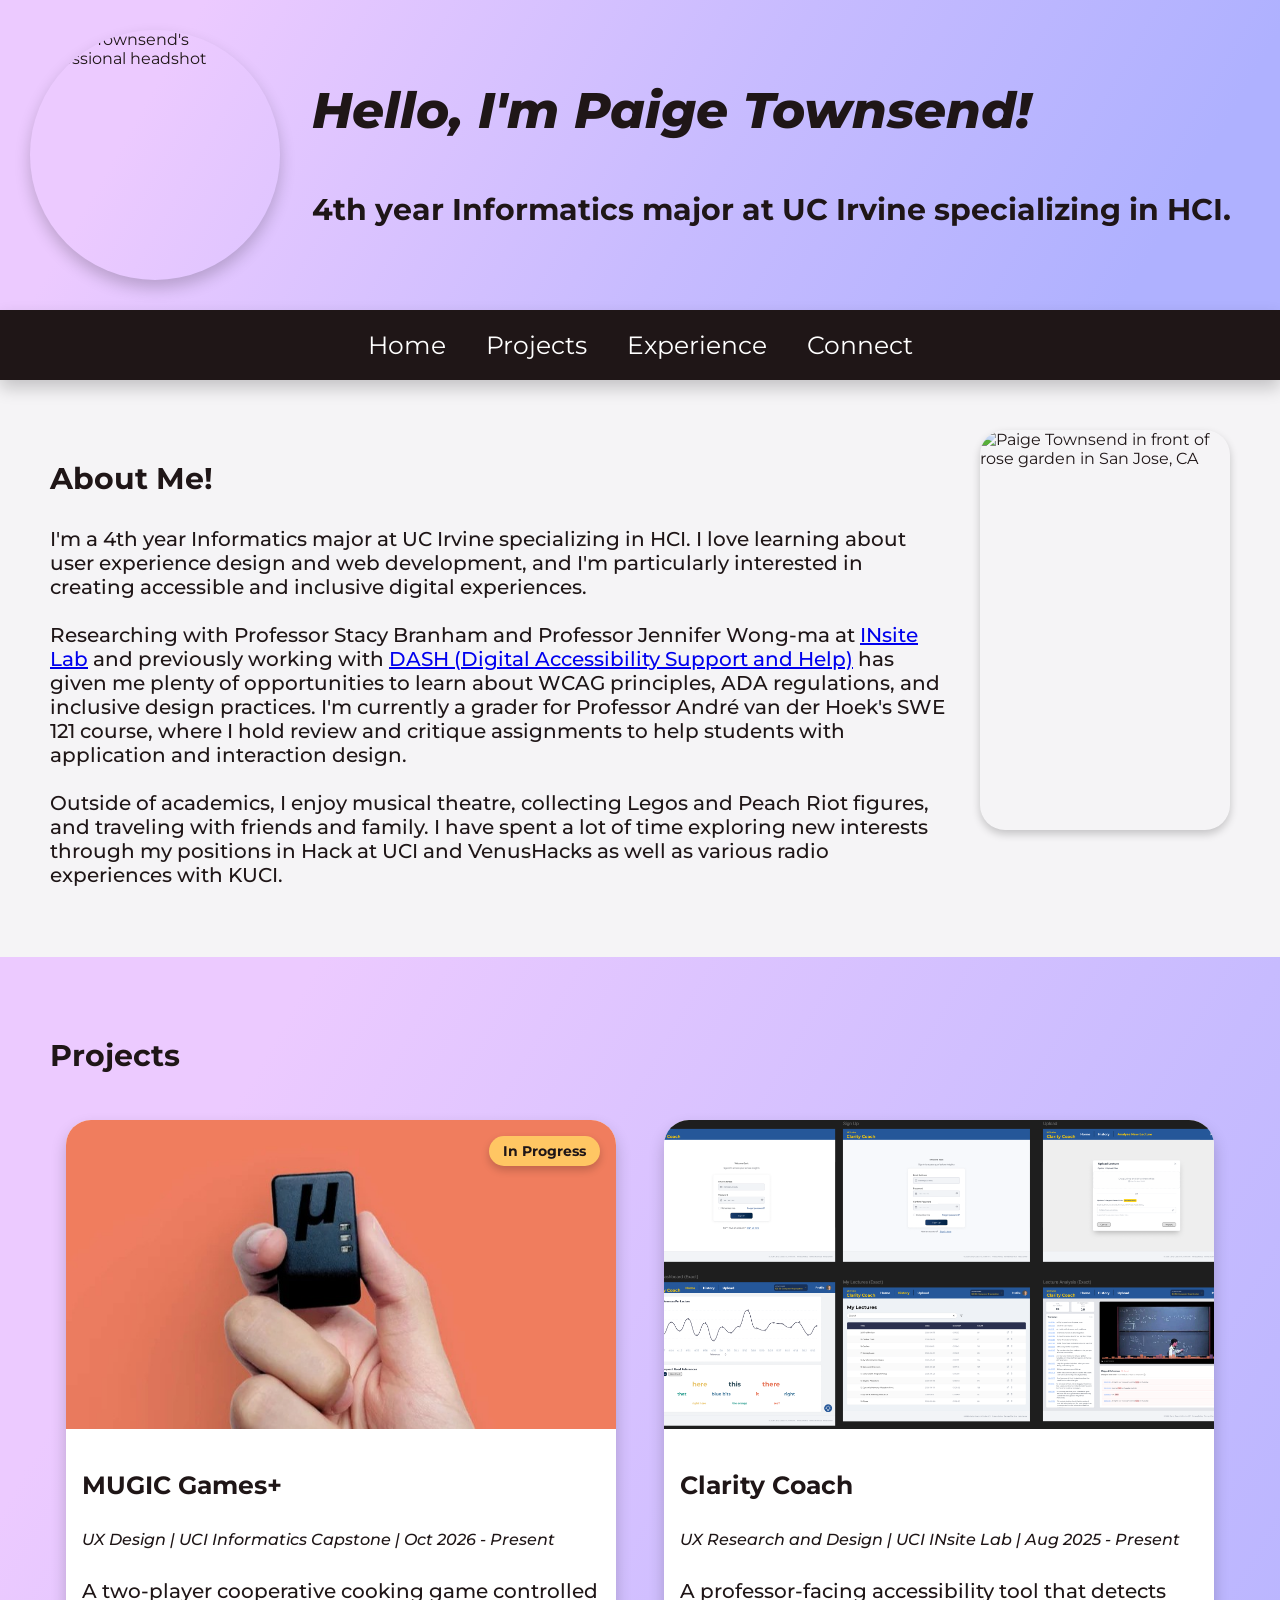
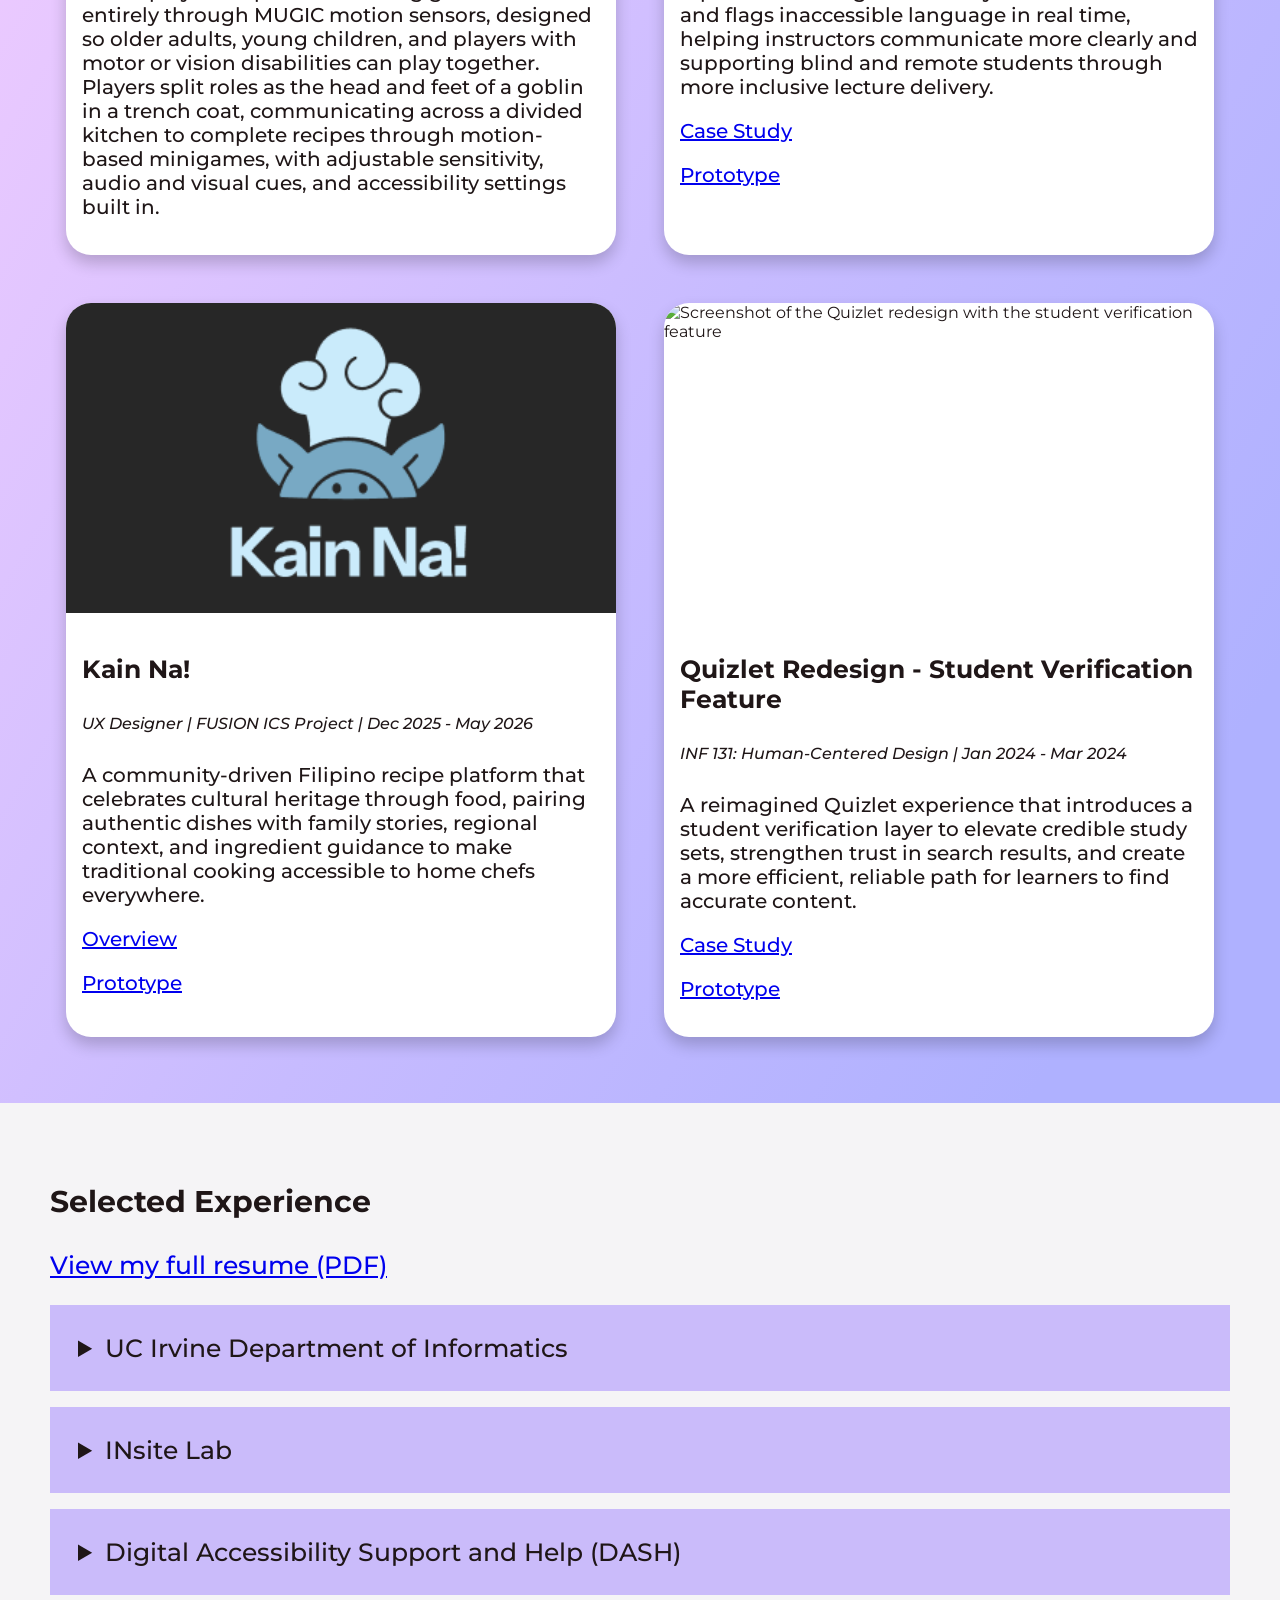
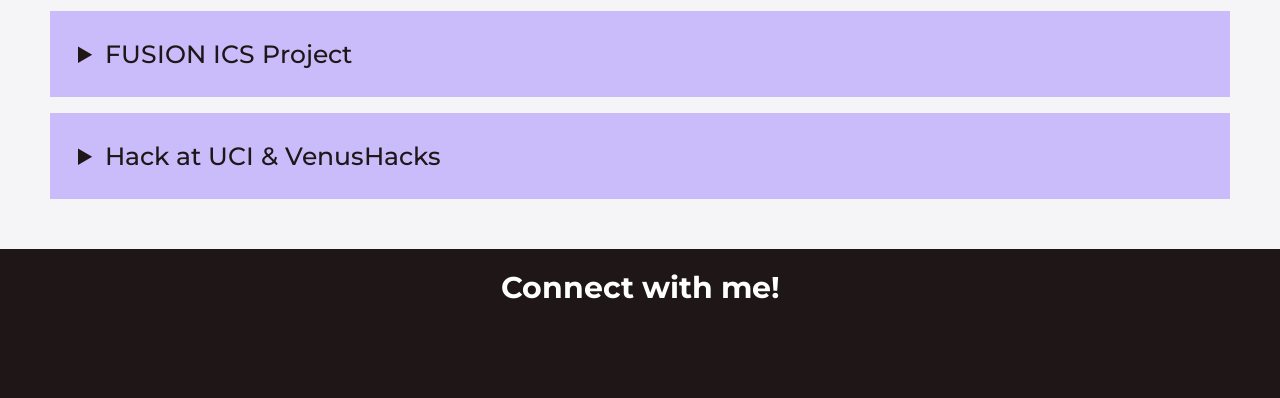
==== commit 0cdad554: "added all the assets for projects and wrote the description for the quizlet redesign project" ====
--- a/index.html
+++ b/index.html
@@ -109,7 +109,7 @@
             <!-- Kain Na! -->
             <!-- <a href="projects/kain-na.html" class="card card-link" aria-labelledby="kain-na-title"> -->
             <div class="card">
-              <img src="assets/Kain_Na.png" alt="Screenshot of the Kain Na! home page" class="card-image">
+              <img src="assets/Kain Na Logo.png" alt="Screenshot of the Kain Na! home page" class="card-image">
               <div class="container">
                 <p class="projects-title">Kain Na!</p>
                 <p class="projects-position">UX Designer | FUSION ICS Project | Dec 2025 - May 2026</p>
@@ -271,6 +271,7 @@
             <div class="container-socials">
               <a href="mailto:paigetownsend05@gmail.com" aria-label="Email Paige Townsend">
                 <span class="fa-solid fa-envelope fa-2x social-icon" aria-hidden="true"></span>
+                <span class="visually-hidden">Email Paige Townsend</span>
               </a>
             </div>
           </div>
@@ -279,6 +280,7 @@
             <div class="container-socials">
               <a href="https://www.linkedin.com/in/ptownse/" aria-label="Paige Townsend LinkedIn profile">
                 <span class="fa-brands fa-square-linkedin fa-2x social-icon" aria-hidden="true"></span>
+                <span class="visually-hidden">Paige Townsend LinkedIn profile</span>
               </a>
             </div>
           </div>
--- a/main.css
+++ b/main.css
@@ -404,6 +404,18 @@
   color: var(--color-white);
 }
 
+.visually-hidden {
+  position: absolute;
+  width: 1px;
+  height: 1px;
+  padding: 0;
+  margin: -1px;
+  overflow: hidden;
+  clip: rect(0, 0, 0, 0);
+  white-space: nowrap;
+  border: 0;
+}
+
 /* White focus ring so it shows up on the dark footer */
 footer#connect a:focus-visible {
   outline: 3px solid var(--color-white);
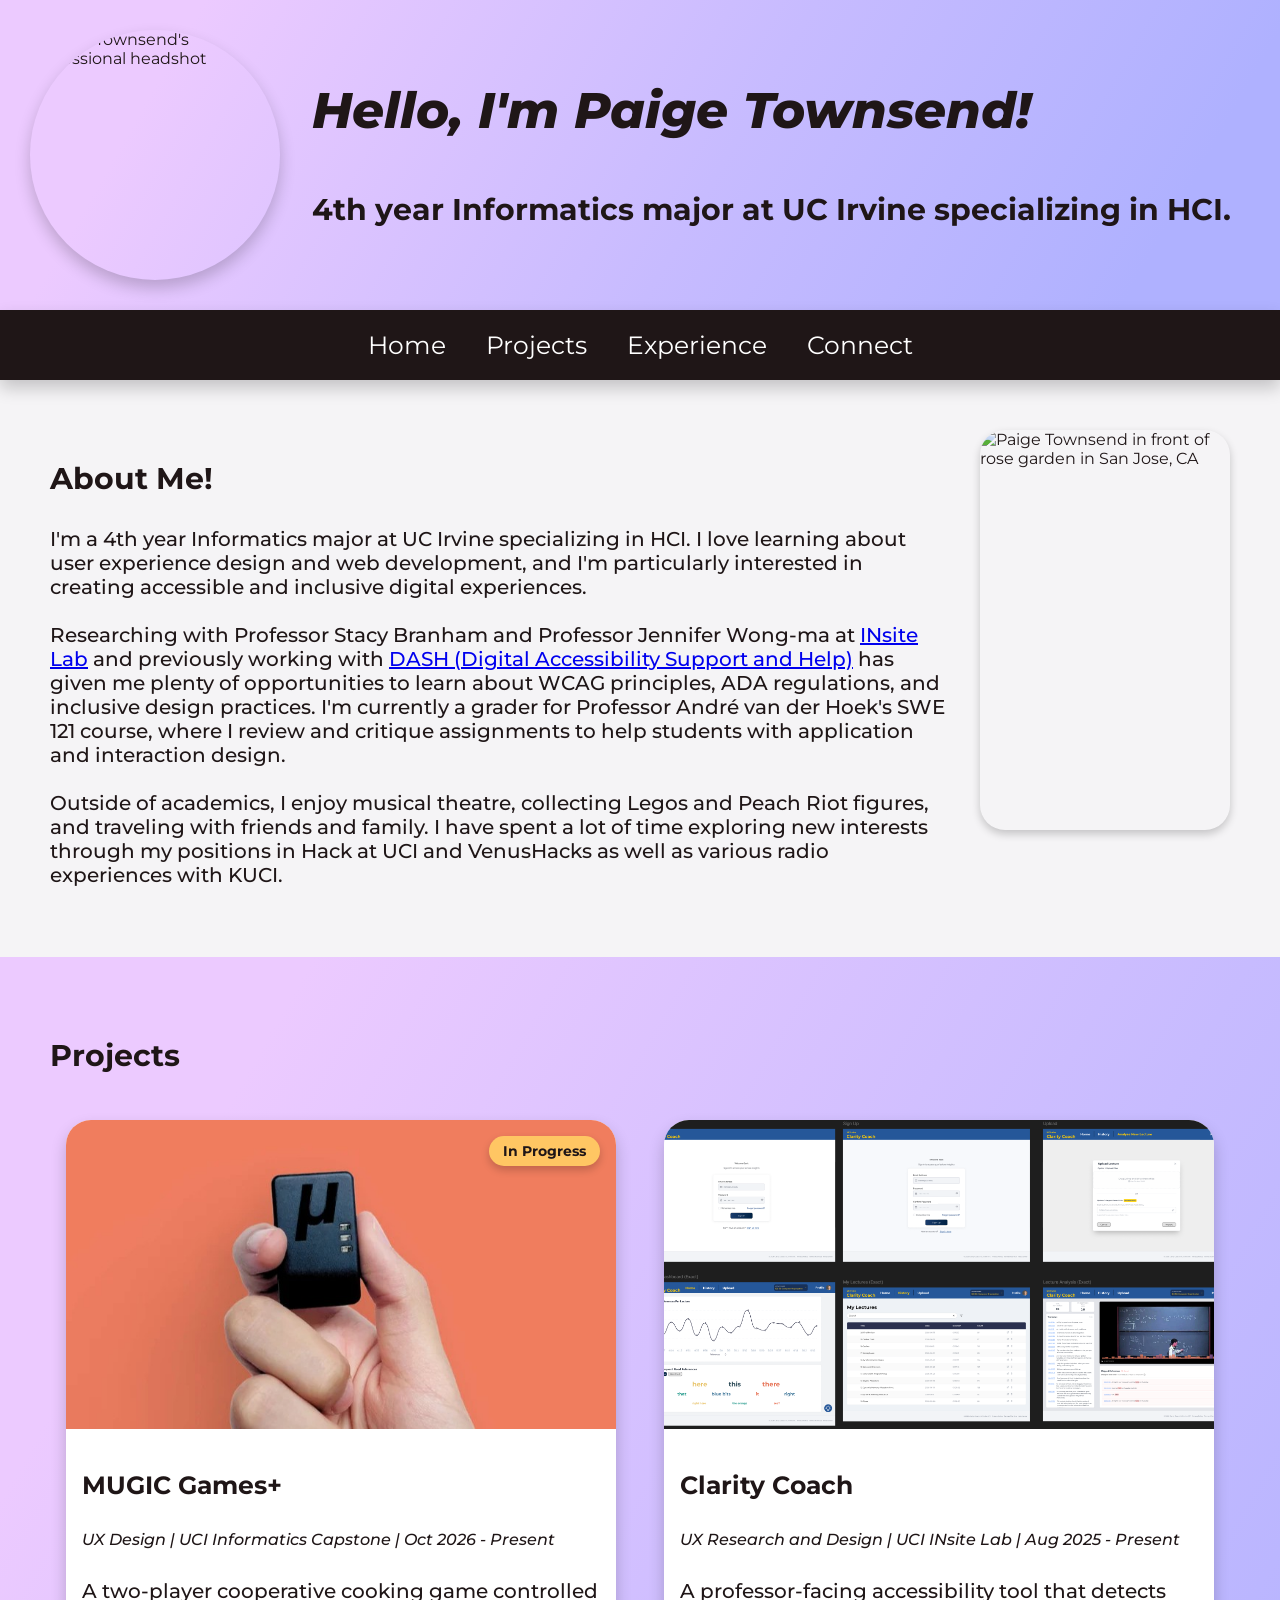
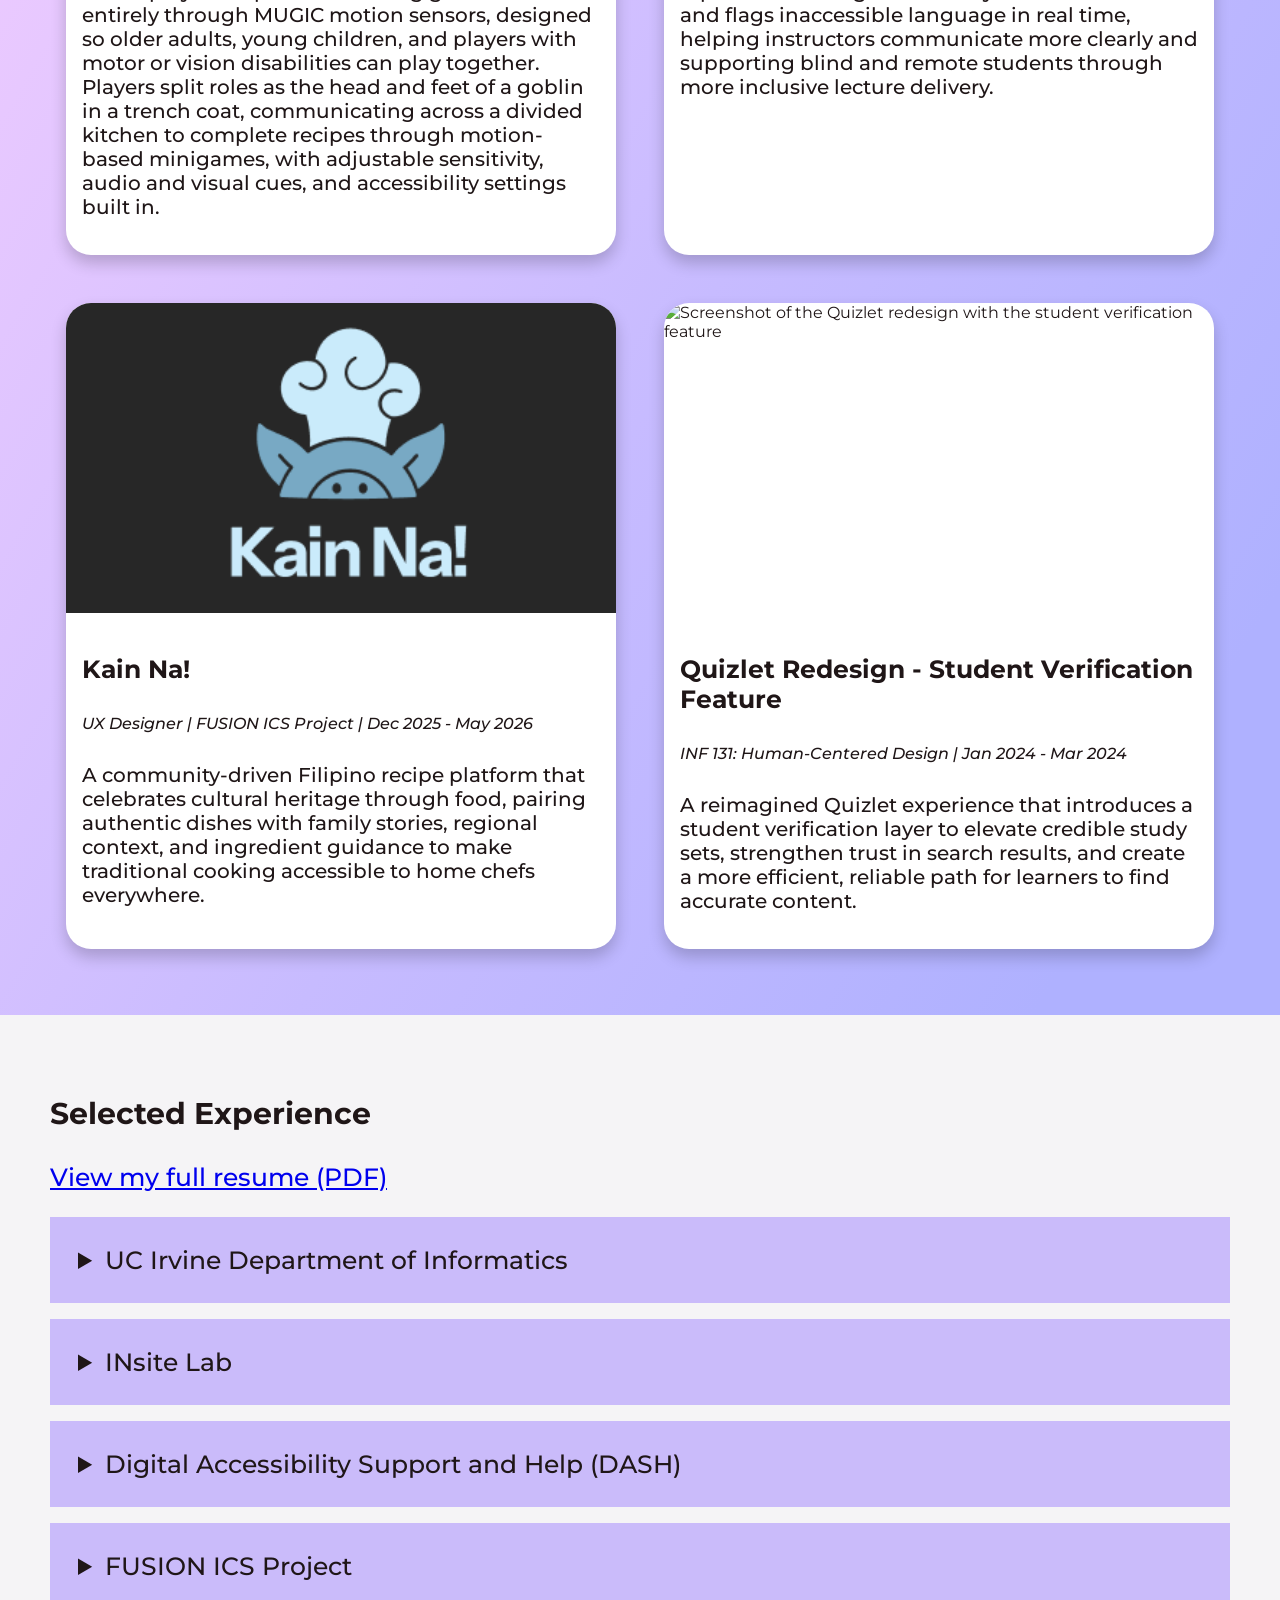
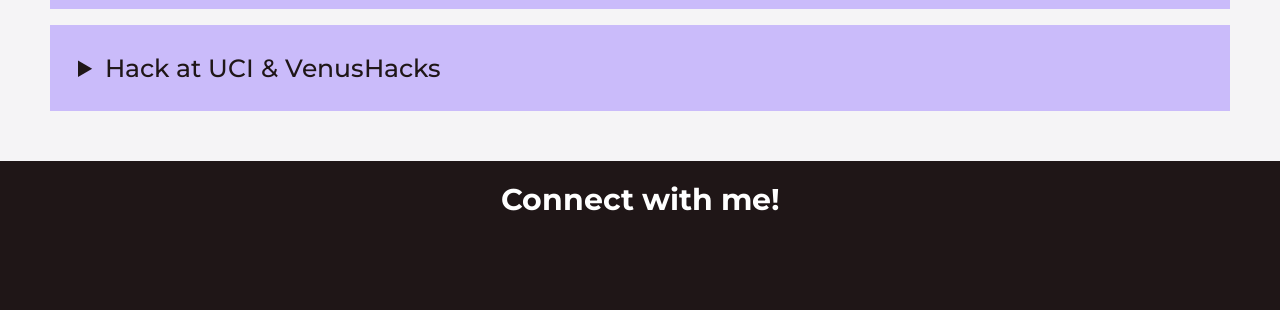
==== commit 5f3b5d38: "finished the clarity coach project page and added a few new assets to the projects folder. final hom" ====
--- a/index.html
+++ b/index.html
@@ -64,7 +64,8 @@
         I love learning about user experience design and web development, and I'm particularly interested in creating accessible and inclusive digital experiences.<br>
         <br>Researching with Professor Stacy Branham and Professor Jennifer Wong-ma at <a href="https://www.insite.uci.edu/">INsite Lab</a>
         and previously working with <a href="https://www.dash.uci.edu/">DASH (Digital Accessibility Support and Help)</a>
-        has given me plenty of opportunities to learn about WCAG principles, ADA regulations, and inclusive design practices. I'm currently a grader for Professor Andr&eacute; van der Hoek's SWE 121 course, where I hold review and critique assignments to help students with application and interaction design.<br>
+        has given me plenty of opportunities to learn about WCAG principles, ADA regulations, and inclusive design practices. I'm currently a grader for 
+        Professor Andr&eacute; van der Hoek's SWE 121 course, where I review and critique assignments to help students with application and interaction design.<br>
         <br>Outside of academics, I enjoy musical theatre, collecting Legos and Peach Riot figures, and traveling with friends and family. I have spent a lot of time
         exploring new interests through my positions in Hack at UCI and VenusHacks as well as various radio experiences with KUCI.</p>
         </div>
@@ -89,51 +90,44 @@
               <div class="container">
                 <p class="projects-title">MUGIC Games+</p>
                 <p class="projects-position">UX Design | UCI Informatics Capstone | Oct 2026 - Present</p>
-                <p>A two-player cooperative cooking game controlled entirely through MUGIC motion sensors, designed so older adults, young children, and players with motor or vision disabilities can play together. Players split roles as the head and feet of a goblin in a trench coat, communicating across a divided kitchen to complete recipes through motion-based minigames, with adjustable sensitivity, audio and visual cues, and accessibility settings built in.</p>
+                <p>A two-player cooperative cooking game controlled entirely through MUGIC motion sensors, designed so older adults, young children, 
+                  and players with motor or vision disabilities can play together. Players split roles as the head and feet of a goblin in a trench coat, communicating across a divided kitchen to 
+                  complete recipes through motion-based minigames, with adjustable sensitivity, audio and visual cues, and accessibility settings built in.</p>
               </div>
             </div>
 
             <!-- Clarity Coach -->
-            <!-- <a href="projects/clarity-coach.html" class="card card-link" aria-labelledby="clarity-title"> -->
-            <div class="card">
+            <a href="projects/clarity-coach.html" class="card card-link" aria-labelledby="clarity-title">
               <img src="assets/clarityCoach.png" alt="Screenshot of the Clarity Coach dashboard" class="card-image">
               <div class="container">
                 <p class="projects-title">Clarity Coach</p>
                 <p class="projects-position">UX Research and Design | UCI INsite Lab | Aug 2025 - Present</p>
-                <p>A professor-facing accessibility tool that detects and flags inaccessible language in real time, helping instructors communicate more clearly and supporting blind and remote students through more inclusive lecture delivery.</p>
-                <p><a href="https://www.figma.com/board/oqiO2zHHp0JpwL2ldKrJ5r/Deixis-Coach?node-id=0-1&amp;t=U59V9UWFrGVqXrkD-1" target="_blank" rel="noopener noreferrer" aria-label="Clarity Coach case study (opens in new tab)">Case Study</a></p>
-                <p><a href="https://www.figma.com/proto/F1HiDMlABXjYkNx8UR2jrg/Clarity-Coach?page-id=629%3A953&amp;node-id=669-2296&amp;viewport=55%2C402%2C0.33&amp;t=U3np640oD6qfCajJ-1&amp;scaling=min-zoom&amp;content-scaling=fixed" target="_blank" rel="noopener noreferrer" aria-label="Clarity Coach prototype (opens in new tab)">Prototype</a></p>
-              </div>
-            </div>
+                <p>A professor-facing accessibility tool that detects and flags inaccessible language in real time, helping instructors communicate more 
+                  clearly and supporting blind and remote students through more inclusive lecture delivery.</p>
+              </div>
+            </a>
 
             <!-- Kain Na! -->
-            <!-- <a href="projects/kain-na.html" class="card card-link" aria-labelledby="kain-na-title"> -->
-            <div class="card">
+            <a href="projects/kain-na.html" class="card card-link" aria-labelledby="kain-na-title">
               <img src="assets/Kain Na Logo.png" alt="Screenshot of the Kain Na! home page" class="card-image">
               <div class="container">
                 <p class="projects-title">Kain Na!</p>
                 <p class="projects-position">UX Designer | FUSION ICS Project | Dec 2025 - May 2026</p>
-                <p>A community-driven Filipino recipe platform that celebrates cultural heritage through food, pairing authentic dishes with family stories, regional context, and ingredient guidance to make traditional cooking accessible to home chefs everywhere.</p>
-                <p><a href="https://www.figma.com/deck/w6DaH4wt4YkGxe5bf6QJYV/Kain-Na--Presentation?node-id=6-32&amp;viewport=-1799%2C-45%2C0.4&amp;t=5xOuUNlxIeRMLDrU-1&amp;scaling=min-zoom&amp;content-scaling=fixed&amp;page-id=0%3A1" target="_blank" rel="noopener noreferrer" aria-label="Kain Na! overview (opens in new tab)">Overview</a></p>
-                <p><a href="https://www.figma.com/proto/R93Pp2tPRmpJus8pnzFDrz/Kain-Na--Design-Files?node-id=709-1474&amp;viewport=231%2C592%2C0.02&amp;t=SmYgoCjK8ETeaWzK-1&amp;scaling=scale-down&amp;content-scaling=fixed&amp;starting-point-node-id=701%3A828&amp;page-id=6%3A21" target="_blank" rel="noopener noreferrer" aria-label="Kain Na! prototype (opens in new tab)">Prototype</a></p>
-              </div>
-            <!-- </a> -->
-            </div>
+                <p>A community-driven Filipino recipe platform that celebrates cultural heritage through food, pairing authentic dishes with family stories, regional context, 
+                  and ingredient guidance to make traditional cooking accessible to home chefs everywhere.</p>
+              </div>
+            </a>
 
               <!-- Quizlet Redesign -->
-              <!-- <a href="projects/quizlet-redesign.html" class="card card-link" aria-labelledby="quizlet-redesign-title"> -->
-              <div class="card">
+              <a href="projects/quizlet-redesign.html" class="card card-link" aria-labelledby="quizlet-redesign-title">
                 <img src="assets/quizlet-redesign.png" alt="Screenshot of the Quizlet redesign with the student verification feature" class="card-image">
                 <div class="container">
                   <p class="projects-title">Quizlet Redesign - Student Verification Feature</p>
                   <p class="projects-position">INF 131: Human-Centered Design | Jan 2024 - Mar 2024</p>
-                  <p>A reimagined Quizlet experience that introduces a student verification layer to elevate credible study sets, strengthen trust in search results, and create a more efficient, reliable path for learners to find accurate content.</p>
-                  <p><a href="https://www.figma.com/deck/m8fT7vc6JiwUXCm7RD6CeD/Quizlet-Case-Study?node-id=0-20&amp;viewport=-79%2C-45%2C0.4&amp;t=eyAaJO1FFXydu7m2-1&amp;scaling=min-zoom&amp;content-scaling=fixed&amp;page-id=0%3A1" target="_blank" rel="noopener noreferrer" aria-label="Quizlet Redesign - Student Verification Feature case study (opens in new tab)">Case Study</a></p>
-                  <p><a href="https://www.figma.com/proto/7g7rc0kI0gEINCjQ0iuztb/Quizlet-Interface-Design?node-id=46-266&amp;viewport=25%2C302%2C0.11&amp;t=IuMQKnRGBcJn4o1F-1&amp;scaling=min-zoom&amp;content-scaling=fixed&amp;starting-point-node-id=46%3A266&amp;page-id=1%3A3" target="_blank" rel="noopener noreferrer" aria-label="Quizlet Redesign - Student Verification Feature prototype (opens in new tab)">Prototype</a></p>
-                </div>
-              </div>
-              <!-- </a> -->
-
+                  <p>A reimagined Quizlet experience that introduces a student verification layer to elevate credible study sets, strengthen trust in search results,
+                     and create a more efficient, reliable path for learners to find accurate content.</p>
+                </div>
+              </a>
           </div>
         </div>
       </div>
@@ -159,7 +153,8 @@
                 <div class="experience-description">
                   <ul>
                     <li>Grade multi-week application design deliverables for 81 students, applying structured rubrics across homework, design studio projects, and exams</li>
-                    <li>Collaborate in weekly meetings with the course TA and fellow readers to align grading rubrics and resolve scoring inconsistencies across design studio submissions</li>
+                    <li>Collaborate in weekly meetings with the course TA and fellow readers to align grading rubrics and resolve scoring inconsistencies across 
+                      design studio submissions</li>
                   </ul>
                 </div>
                 <img src="assets/ICS logo.jpg" alt="" class="image image--circle">
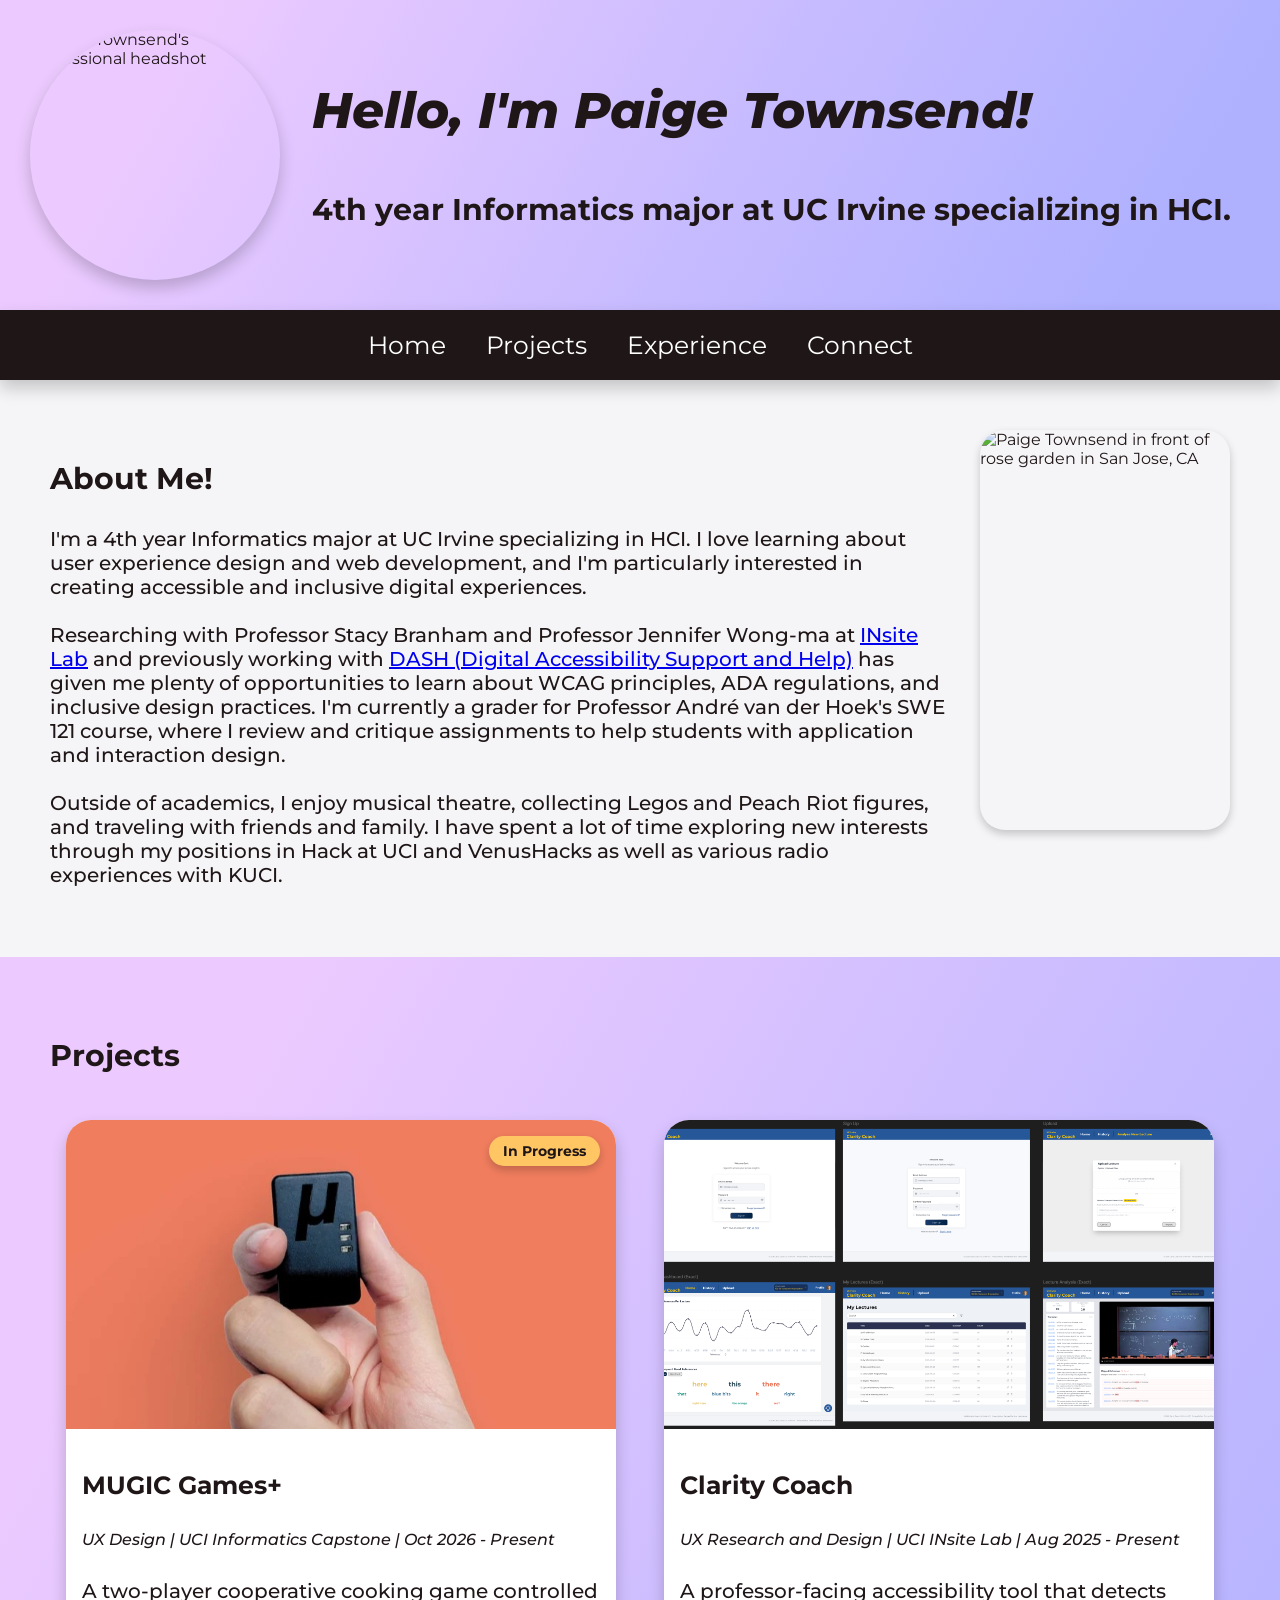
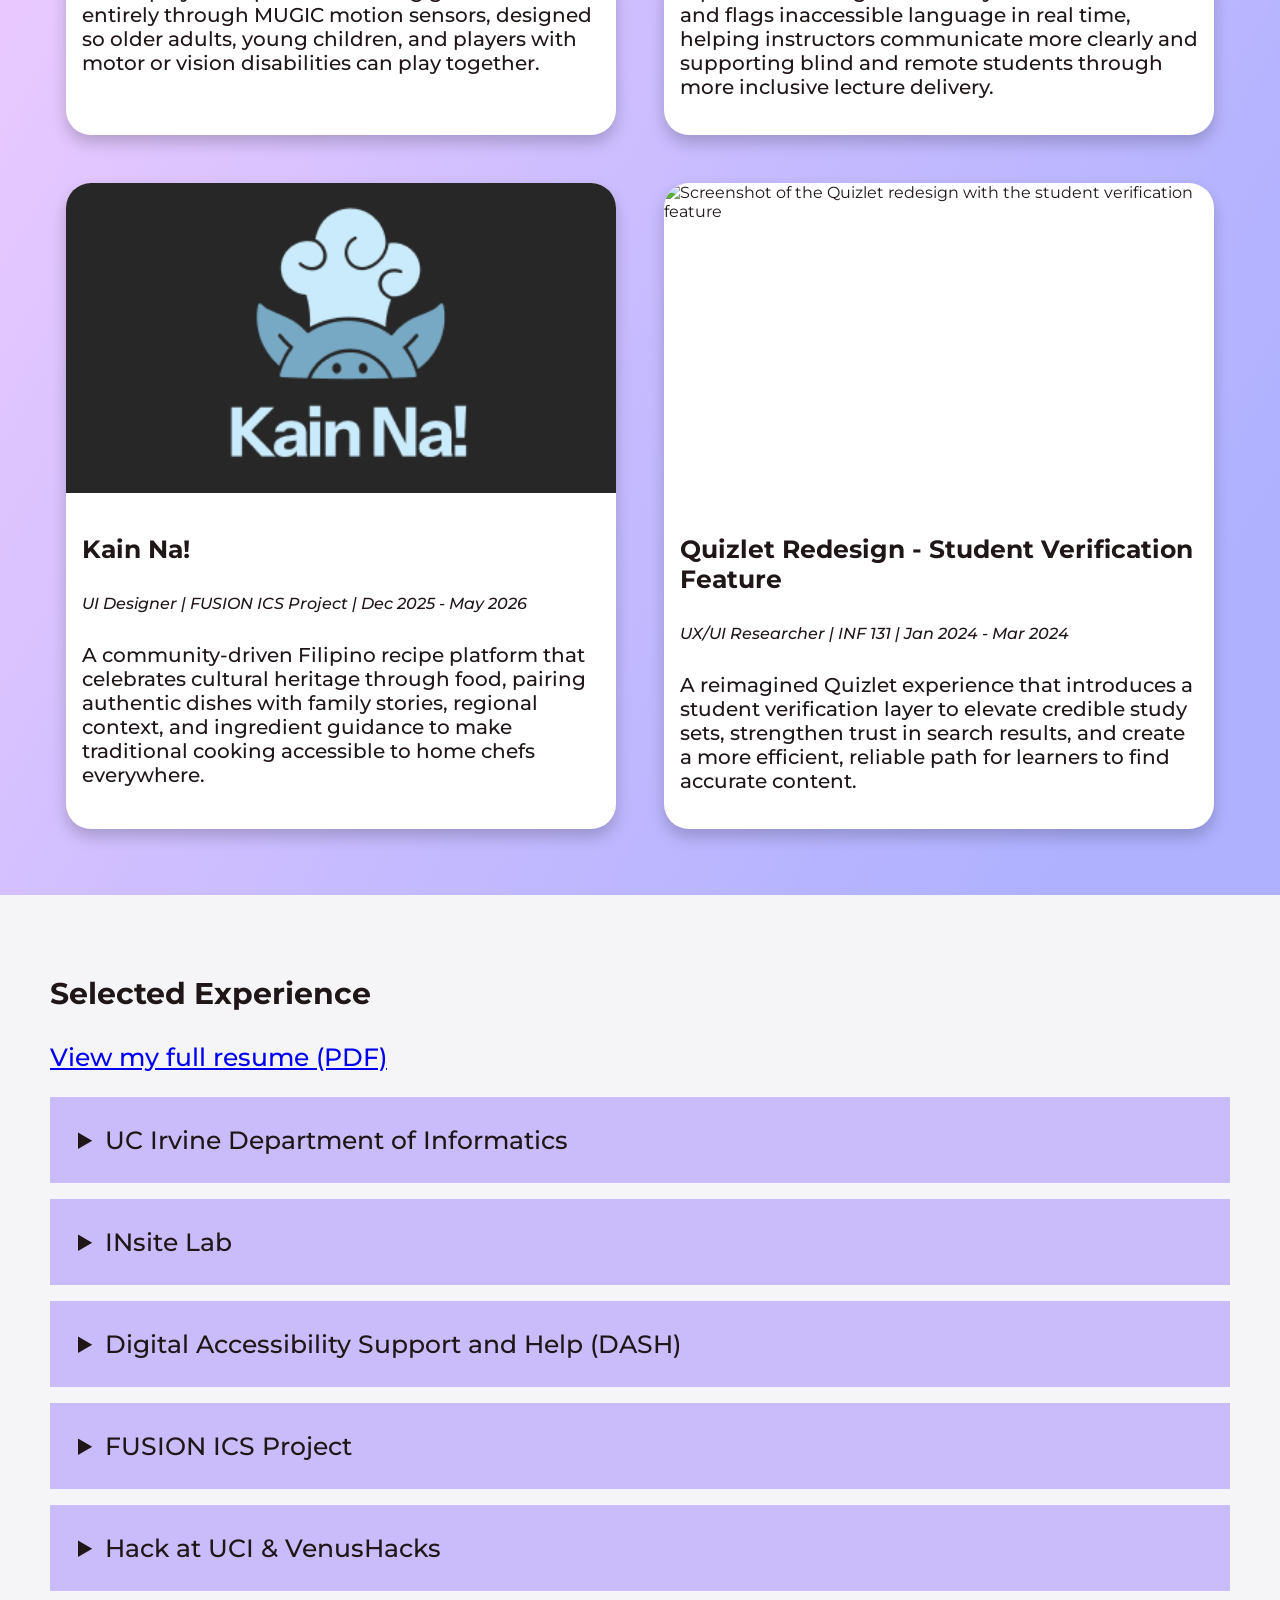
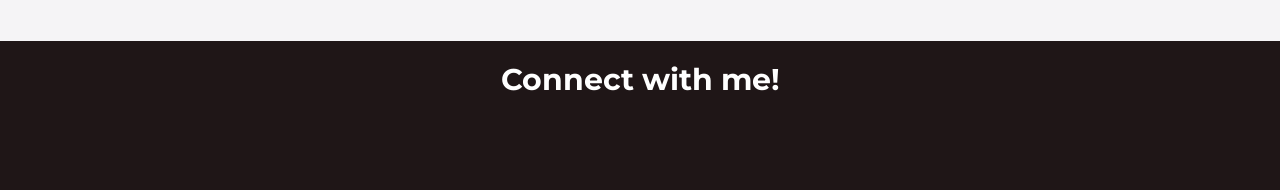
==== commit 8a49f09a: "updated titles and descriptions on projects" ====
--- a/index.html
+++ b/index.html
@@ -90,9 +90,7 @@
               <div class="container">
                 <p class="projects-title">MUGIC Games+</p>
                 <p class="projects-position">UX Design | UCI Informatics Capstone | Oct 2026 - Present</p>
-                <p>A two-player cooperative cooking game controlled entirely through MUGIC motion sensors, designed so older adults, young children, 
-                  and players with motor or vision disabilities can play together. Players split roles as the head and feet of a goblin in a trench coat, communicating across a divided kitchen to 
-                  complete recipes through motion-based minigames, with adjustable sensitivity, audio and visual cues, and accessibility settings built in.</p>
+                <p>A two-player cooperative cooking game controlled entirely through MUGIC motion sensors, designed so older adults, young children, and players with motor or vision disabilities can play together.</p>
               </div>
             </div>
 
@@ -112,7 +110,7 @@
               <img src="assets/Kain Na Logo.png" alt="Screenshot of the Kain Na! home page" class="card-image">
               <div class="container">
                 <p class="projects-title">Kain Na!</p>
-                <p class="projects-position">UX Designer | FUSION ICS Project | Dec 2025 - May 2026</p>
+                <p class="projects-position">UI Designer | FUSION ICS Project | Dec 2025 - May 2026</p>
                 <p>A community-driven Filipino recipe platform that celebrates cultural heritage through food, pairing authentic dishes with family stories, regional context, 
                   and ingredient guidance to make traditional cooking accessible to home chefs everywhere.</p>
               </div>
@@ -123,7 +121,7 @@
                 <img src="assets/quizlet-redesign.png" alt="Screenshot of the Quizlet redesign with the student verification feature" class="card-image">
                 <div class="container">
                   <p class="projects-title">Quizlet Redesign - Student Verification Feature</p>
-                  <p class="projects-position">INF 131: Human-Centered Design | Jan 2024 - Mar 2024</p>
+                  <p class="projects-position">UX/UI Researcher | INF 131 | Jan 2024 - Mar 2024</p>
                   <p>A reimagined Quizlet experience that introduces a student verification layer to elevate credible study sets, strengthen trust in search results,
                      and create a more efficient, reliable path for learners to find accurate content.</p>
                 </div>
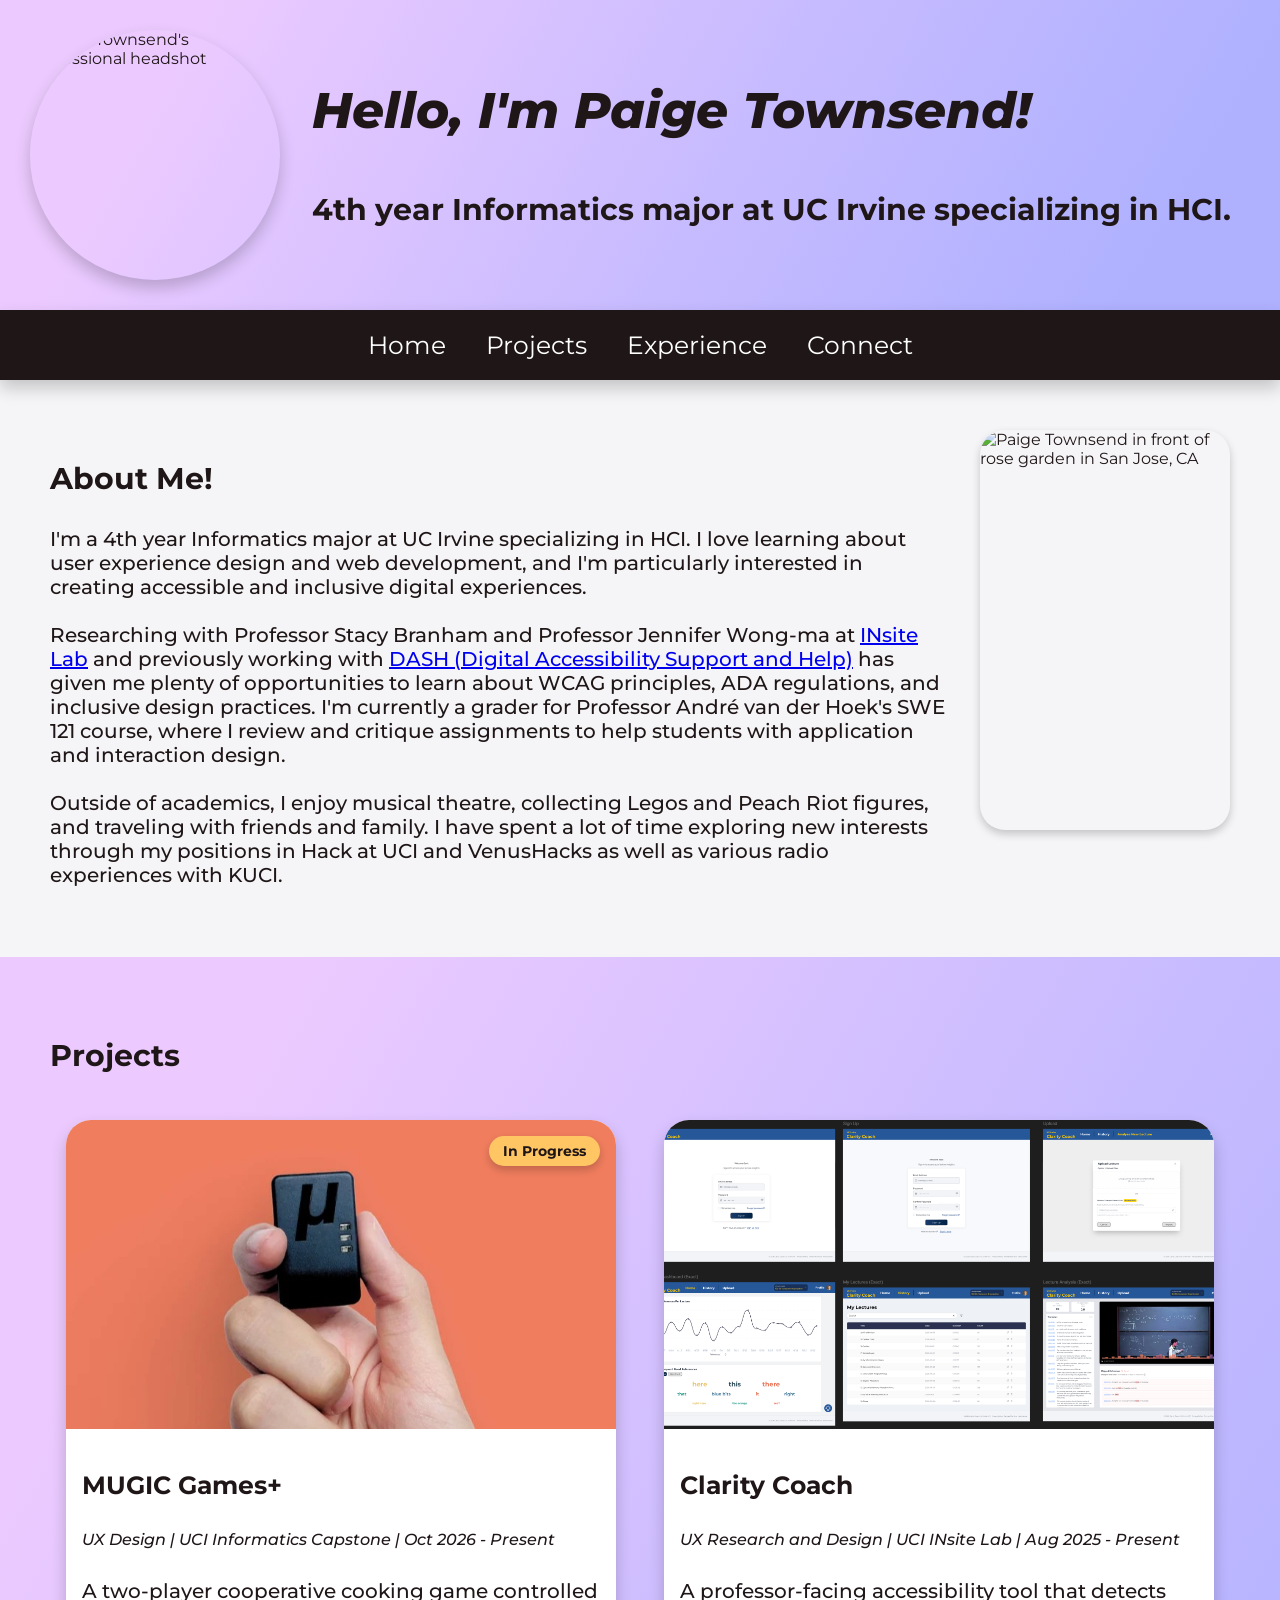
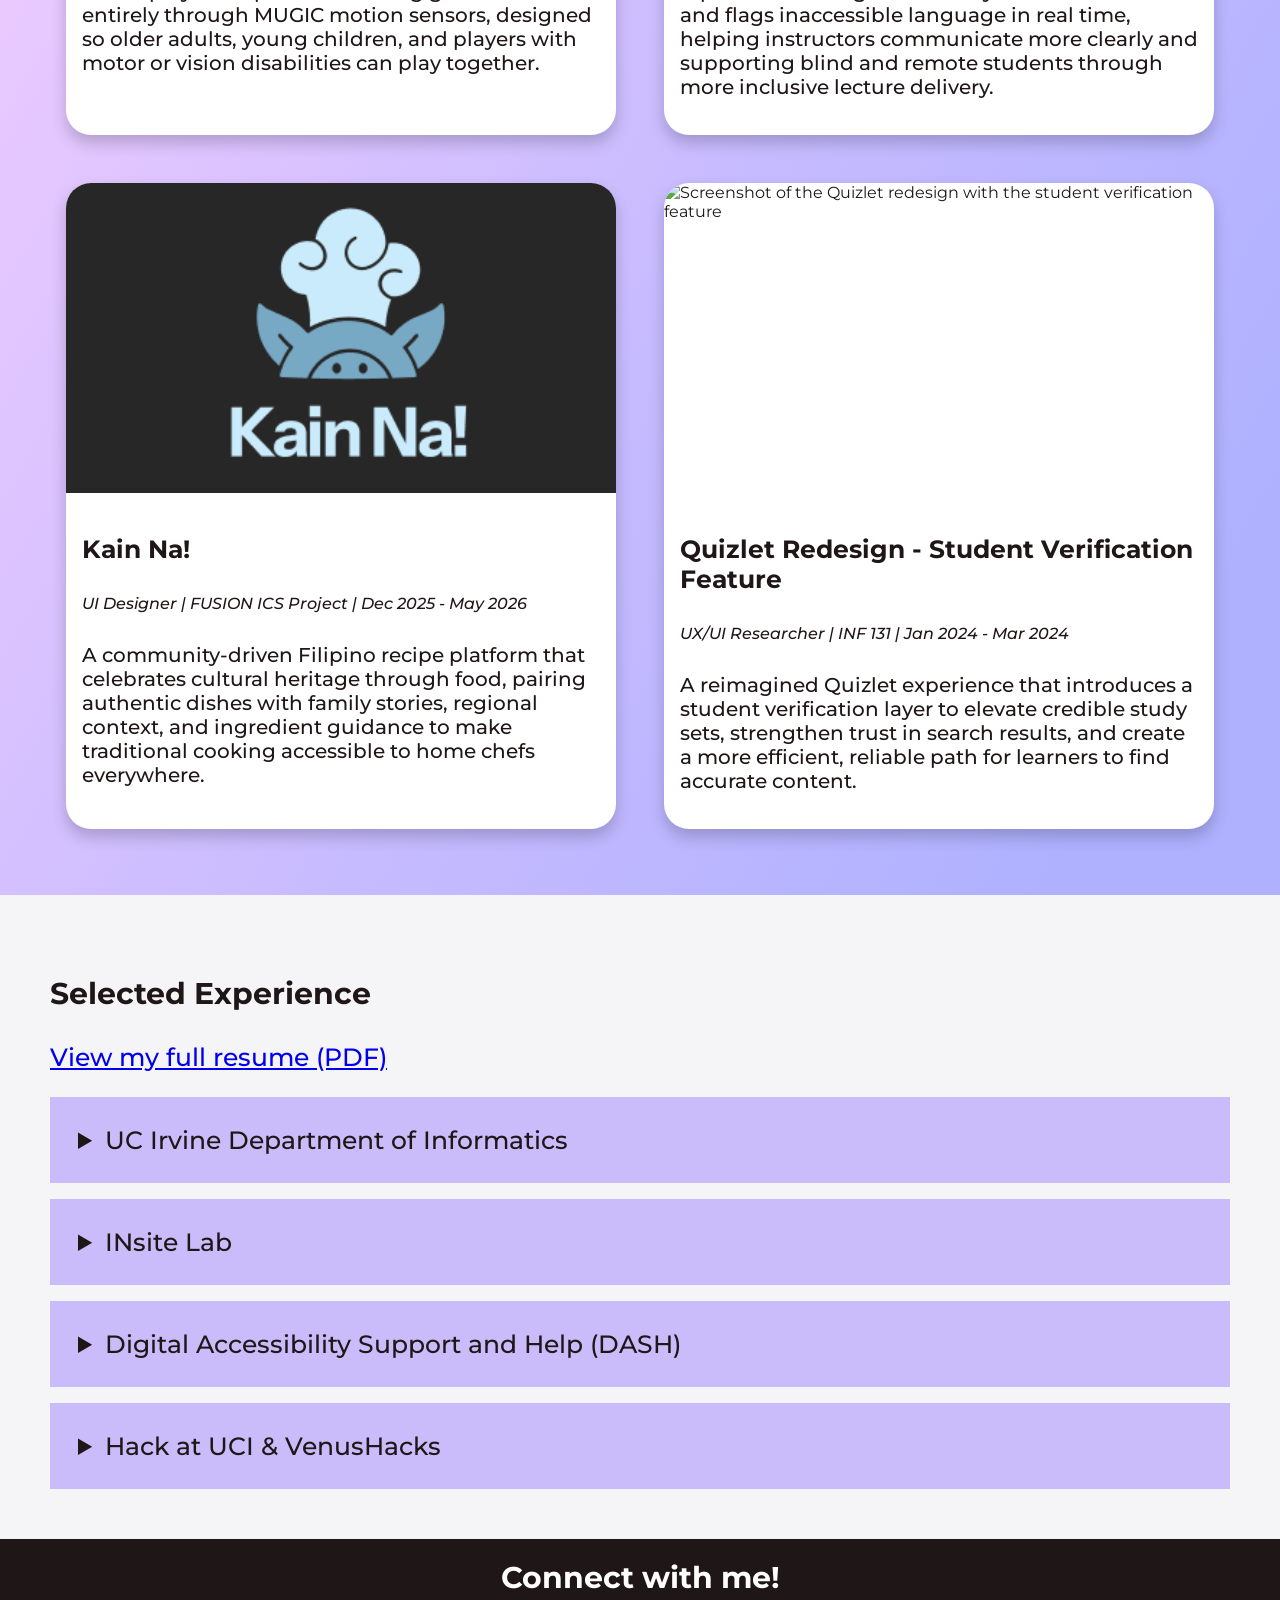
==== commit 59124d4f: "removed FIP from experience" ====
--- a/index.html
+++ b/index.html
@@ -200,27 +200,7 @@
             </details>
           </div>
 
-          <!-- Experience 4 -->
-          <div class="experience-row">
-            <details class="details experience-text">
-              <summary class="summary">
-                FUSION ICS Project
-              </summary>
-              <div class="experience-open">
-                <p class="experience-position">UX Designer | Jan 2026 - May 2026</p>
-                <div class="experience-description">
-                  <ul>
-                    <li>Conceptualized and pitched a website concept to a cross-functional team</li>
-                    <li>Collaborated with 4 designers on user research and UI design to connect Filipino Americans to their heritage</li>
-                    <li>Conducted user interviews to inform the design of a culturally focused cooking platform centered on family recipes</li>
-                  </ul>
-                </div>
-                <img src="assets/fusionicsproject_logo.jpg" alt="" class="image image--circle">
-              </div>
-            </details>
-          </div>
-
-          <!-- Experience 5: Hack at UCI + VenusHacks combined -->
+          <!-- Experience 4: Hack at UCI + VenusHacks combined -->
           <div class="experience-row">
             <details class="details experience-text">
               <summary class="summary">
